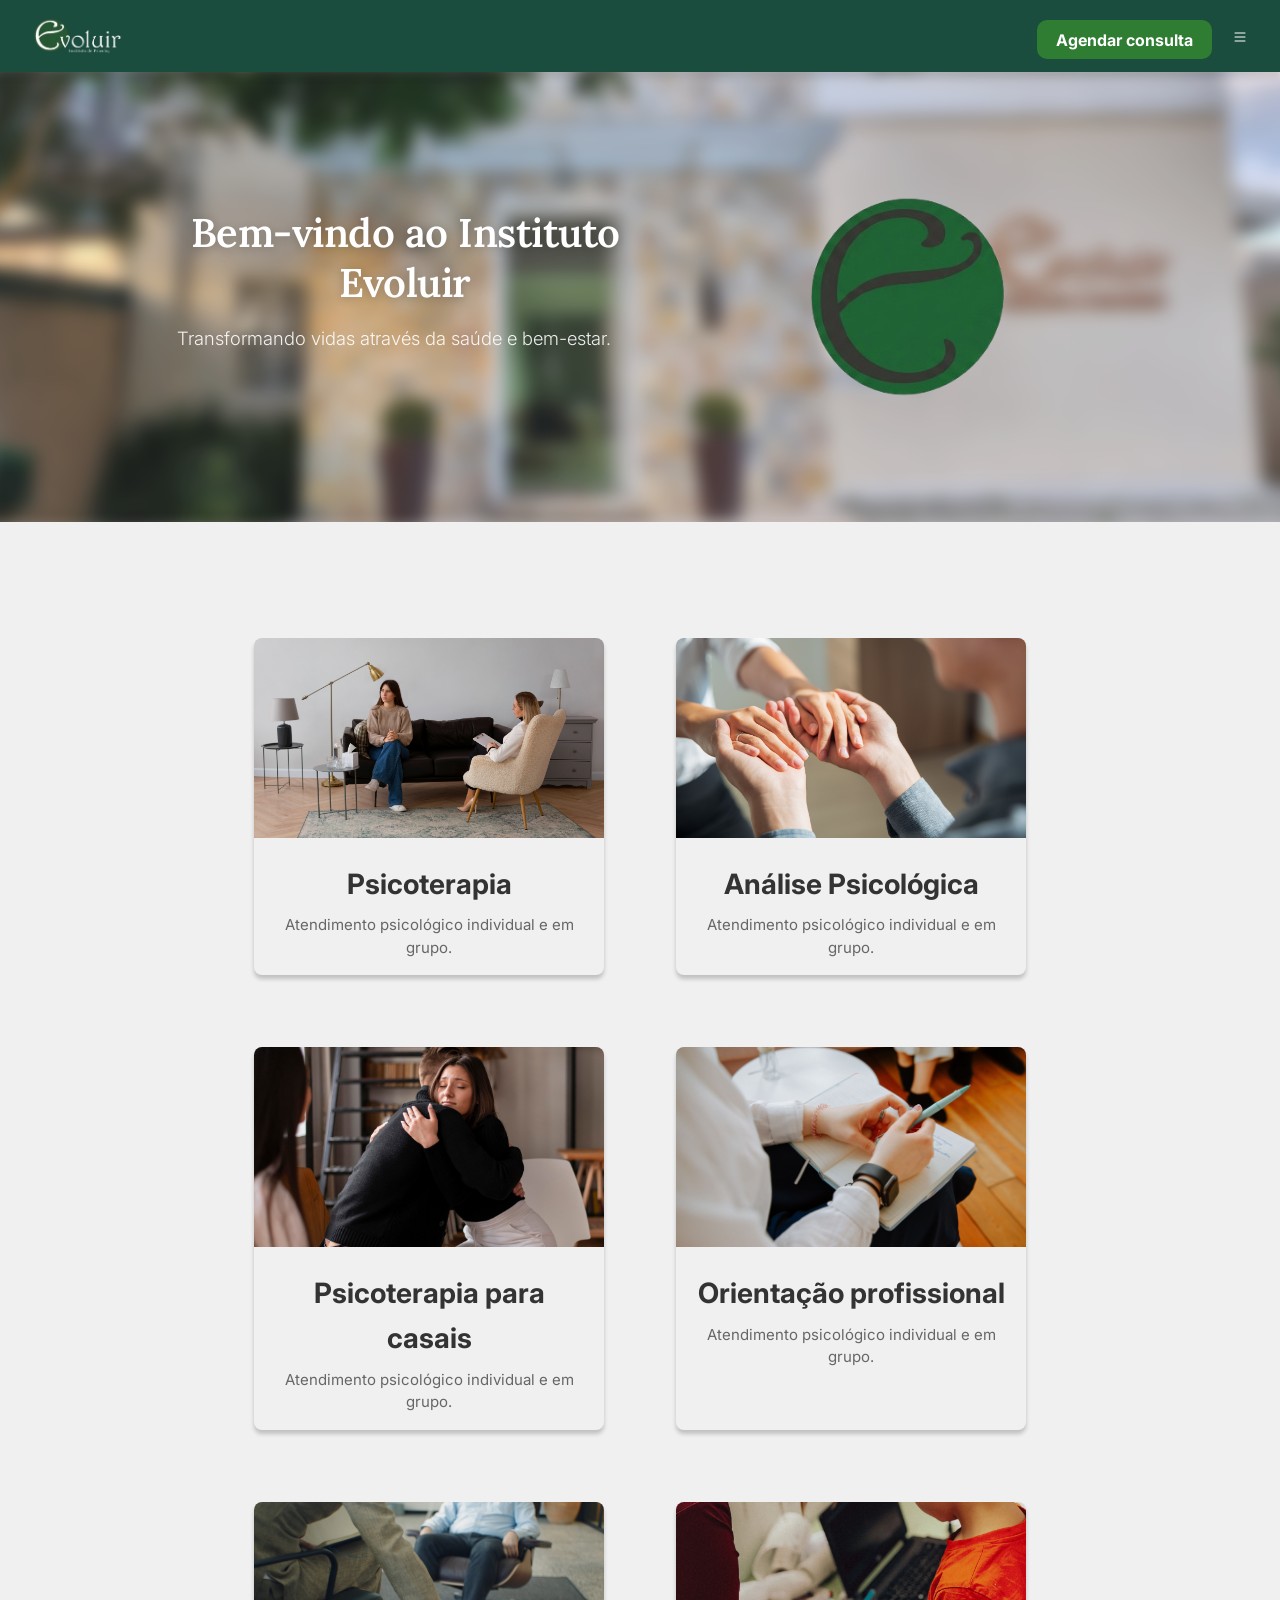
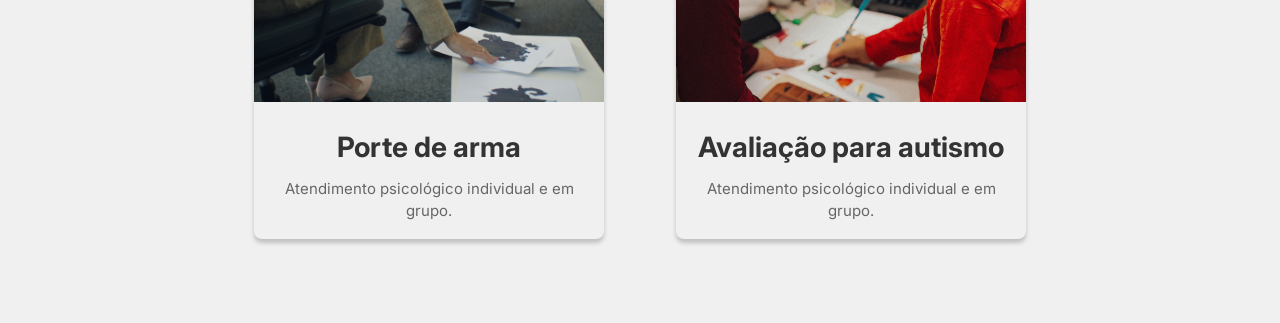
==== Site.html @ 40c93f5c "assets created, hero adjusted" ====
<!DOCTYPE html>
<html lang="en">
<meta name="viewport" content="width=device-width, initial-scale=1.0">
<head>
    <meta charset="UTF-8">
    <title>"Clinica Evoluir"</title>
    <link rel="stylesheet" href="Site.css">
</head>
<body class="body">
    <header class="header">
        <div class="logo-nome">
            <img src="assets/logo-menu.png" alt="Logo da clínica" class="logo-img">
        </div>
        <div class="header-actions">
            <a href="#contato" class="agendar-button">Agendar consulta</a>
            <button class="menu-button" aria-label="Menu">
                <svg xmlns="http://www.w3.org/2000/svg" width="16" height="16" fill="currentColor" class="bi bi-list" viewBox="0 0 16 16">
                <path fill-rule="evenodd" d="M2.5 12a.5.5 0 0 1 .5-.5h10a.5.5 0 0 1 0 1H3a.5.5 0 0 1-.5-.5m0-4a.5.5 0 0 1 .5-.5h10a.5.5 0 0 1 0 1H3a.5.5 0 0 1-.5-.5m0-4a.5.5 0 0 1 .5-.5h10a.5.5 0 0 1 0 1H3a.5.5 0 0 1-.5-.5"/>
            </svg>
            </button>
        </div>
    </header>


    <main>
        <section class="hero">
            <div class="hero-overlay"></div>
            <div class="hero-content">
                <div class="hero-text">
                    <h1>Bem-vindo ao Instituto Evoluir</h1>
                    <p>Transformando vidas através da saúde e bem-estar.</p>
                </div>
                <div class="hero-image">
                    <img src="assets/logo.png" alt="Imagem da logo-clinica">
                </div>
            </div>
        </section>
        <section class="services">
   
            <div class="card-serv">
                <div class="card">
                    <img src="assets/terapia.jpg" alt="Psicoterapia">
                    <div class="card-content">
                        <h2>Psicoterapia</h2>
                        <p>Atendimento psicológico individual e em grupo.</p>
                    </div>
                </div>
                <div class="card">
                    <img src="assets/analise.jpg" alt="Análise Psicológica">
                    <div class="card-content">
                        <h2>Análise Psicológica</h2>
                        <p>Atendimento psicológico individual e em grupo.</p>
                    </div>
                </div>
                <div class="card">
                    <img src="assets/casal.jpg" alt="Psicoterapia para casais">
                    <div class="card-content">
                        <h2>Psicoterapia para casais</h2>
                        <p>Atendimento psicológico individual e em grupo.</p>
                    </div>
                </div>
                <div class="card">
                    <img src="assets/profissao.jpg" alt="Orientação profissional">
                    <div class="card-content">
                        <h2>Orientação profissional</h2>
                        <p>Atendimento psicológico individual e em grupo.</p>
                    </div>
                </div>
                <div class="card">
                    <img src="assets/porte.jpg" alt="Porte de arma">
                    <div class="card-content">
                        <h2>Porte de arma</h2>
                        <p>Atendimento psicológico individual e em grupo.</p>
                    </div>
                </div>
                <div class="card">
                    <img src="assets/autismo.jpg" alt="Avaliação para autismo">
                    <div class="card-content">
                        <h2>Avaliação para autismo</h2>
                        <p>Atendimento psicológico individual e em grupo.</p>
                    </div>
                </div>
            </div>
            

        </section>  
        <section class="profissionals">

        </section>
        <section class="aboutUs">

        </section>
        <section class="instalaions">

        </section>
        <section class="location">  

        </section>  
        <section class="contact" id="contato">

        </section>



    </main>
</body>



</html>
---- Site.css ----
@import url('https://fonts.googleapis.com/css2?family=Inter:wght@300;400;600&family=Lora:wght@500;600&display=swap');
* {
  margin: 0;
  padding: 0;
  box-sizing: border-box;
}

.header {
  background-color: #1b4d3e;
  color: #fff;
  box-shadow: 0 6px 6px rgba(0, 0, 0, 0.1);
  display: flex;
  justify-content: space-between;
  align-items: center;
  padding: 1rem 2rem;
  position: sticky;
  top: 0;
  z-index: 100;
  font-weight: bold;
}
.logo-nome {
  display: flex;
  align-items: center;
}
.logo-img {
  height: 40px; /* Altura ideal para cabeçalhos (ajuste entre 35px e 50px se precisar) */
  width: auto;  /* Mantém a proporção original da imagem sem achatar */
  object-fit: contain;
}
    
.agendar-button {
  background-color: #2e7d32;
  color: white;
  padding: 0.6rem 1.2rem;
  text-decoration: none;
  border-radius: 10px;
  font-weight: bold;
}

.menu-button {
  background: none;
  border: none;
  color: white;
  font-size: 1.8rem;
  cursor: pointer;
  margin-left: 1rem;
}
.body {
  font-family: 'Inter', sans-serif;
  line-height: 1.6;
  color: #333;
}

.hero {
  position: relative;
  min-height: 50vh;
  display: flex;
  align-items: center;
  justify-content: center;
  overflow: hidden;
  color: white;
  isolation: isolate;
}

.hero::before {
  content: "";
  position: absolute;
  top: 0;
  left: 0;
  width: 100%;
  height: 100%;
  background-image:url('assets/clinica.jpeg');
  background-size: cover;
  background-position: center;
  opacity: 0.9;
  filter: blur(8px);
  transform: scale(1.05);
  z-index: -1;
}

/* 1. ESTILOS DE COMPUTADOR (Fora do @media) */
.hero-content {
  display: flex;
  flex-direction: row; /* Fica lado a lado por padrão */
  justify-content: space-between;
  align-items: center;
  width: 100%;
  max-width: 1100px;
  padding: 0 2rem;
  z-index: 1;
}

.hero-text {
  flex: 1;
  margin-left: 2rem;
  text-align: center; 
}

.hero-text h1 {
  font-family: 'Lora', serif;
  font-size: 2.5rem;
  font-weight: 600;
  line-height: 1.25;
  letter-spacing: -0.5px;
  color: #ffffff;
  margin-bottom: 1rem;
  text-shadow: 0 2px 10px rgba(0, 0, 0, 0.2); /* Suaviza a leitura sobre a imagem */
}

.hero-text p {
  font-family: 'Inter', sans-serif;
  font-size: 1.15rem;
  font-weight: 300;
  line-height: 1.6;
  color: rgba(255, 255, 255, 0.9); /* Branco ligeiramente suave */
  max-width: 480px;
  margin-bottom: 2rem;
}

.hero-image {
  flex: 1;
  display: flex;
  justify-content: flex-end;
}

.hero-image img {
  max-width: 100%;
  width: 100%;
  height: auto;
}

/* 2. ESTILOS DE CELULAR (Apenas o que muda em telas pequenas) */
@media (max-width: 768px) {
  .hero-content {
    flex-direction: column-reverse; /* Empilha no celular: logo acima do texto */
    text-align: center;
  }

  .hero-text {
    margin-left: 0;
    margin-bottom: 10rem;
  }

  .hero-image {
    justify-content: center;
    margin-bottom: 1.5rem;
  }
}
.services {
  padding: 4rem 2rem;
  background-color: #f0f0f0;
  text-align:center;
}
.card-serv {
    display: flex;
    justify-content: center;
    flex-wrap: wrap;
    gap: 2em;
    margin-top: 2em;    
}

.card {
    background-color: #f0f0f0;
    width: 350px;
    border-radius: 8px;
    overflow: hidden;
    box-shadow: 0 4px 4px rgba(0, 0, 0, 0.2);
    margin: 20px;

}

.card img {
    width: 100%;
    height: 200px;
    object-fit: cover;
}

.card-content {
    padding: 1rem;
}

.card-content h2 {
    font-size: 28px;
    margin-bottom: 8px;
}

.card-content p {
    font-size: 15px;
    color: #666;
    line-height: 1.5;
}
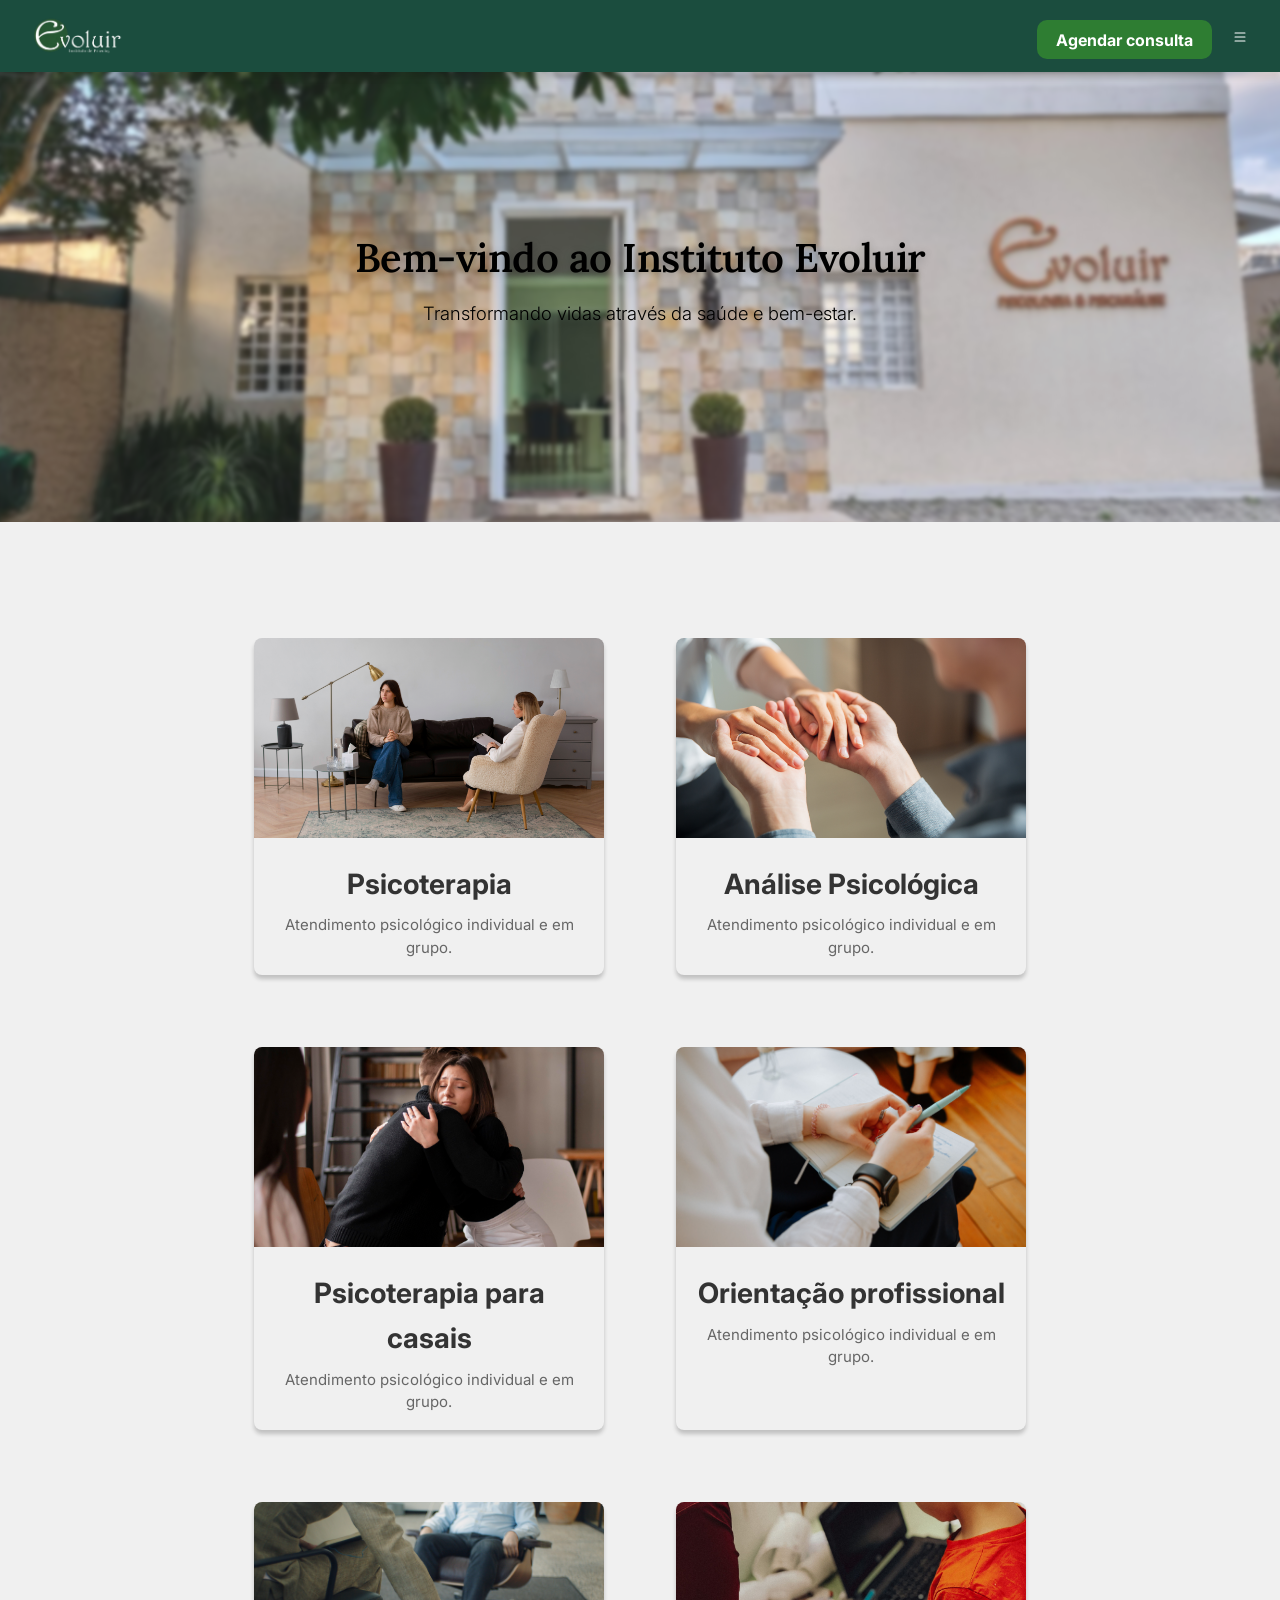
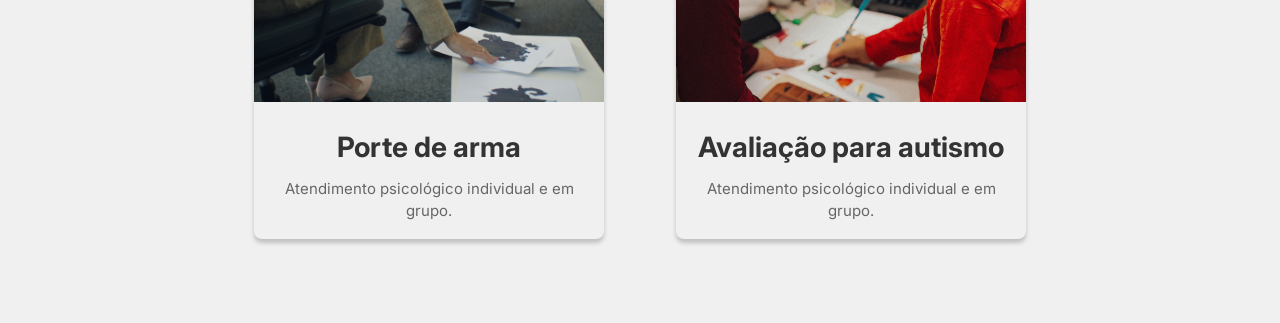
==== commit 5f24bbf3: "fixing the text alignment and color in the hero section for better readability and visual appeal." ====
--- a/Site.html
+++ b/Site.html
@@ -30,9 +30,9 @@
                     <h1>Bem-vindo ao Instituto Evoluir</h1>
                     <p>Transformando vidas através da saúde e bem-estar.</p>
                 </div>
-                <div class="hero-image">
+                <!--<div class="hero-image">
                     <img src="assets/logo.png" alt="Imagem da logo-clinica">
-                </div>
+                </div>-->
             </div>
         </section>
         <section class="services">
--- a/Site.css
+++ b/Site.css
@@ -72,8 +72,8 @@
   background-image:url('assets/clinica.jpeg');
   background-size: cover;
   background-position: center;
+  filter: blur(2px);
   opacity: 0.9;
-  filter: blur(8px);
   transform: scale(1.05);
   z-index: -1;
 }
@@ -92,7 +92,6 @@
 
 .hero-text {
   flex: 1;
-  margin-left: 2rem;
   text-align: center; 
 }
 
@@ -102,19 +101,23 @@
   font-weight: 600;
   line-height: 1.25;
   letter-spacing: -0.5px;
-  color: #ffffff;
+  color: black;
   margin-bottom: 1rem;
   text-shadow: 0 2px 10px rgba(0, 0, 0, 0.2); /* Suaviza a leitura sobre a imagem */
 }
 
 .hero-text p {
   font-family: 'Inter', sans-serif;
+  margin-left: auto;
+  margin-right: auto;
+  margin-top: 1rem;
   font-size: 1.15rem;
   font-weight: 300;
   line-height: 1.6;
-  color: rgba(255, 255, 255, 0.9); /* Branco ligeiramente suave */
+  color: black; /* Texto preto para melhor contraste */
   max-width: 480px;
   margin-bottom: 2rem;
+  text-align: center; /* Centraliza o texto para melhor leitura */
 }
 
 .hero-image {
@@ -138,7 +141,6 @@
 
   .hero-text {
     margin-left: 0;
-    margin-bottom: 10rem;
   }
 
   .hero-image {
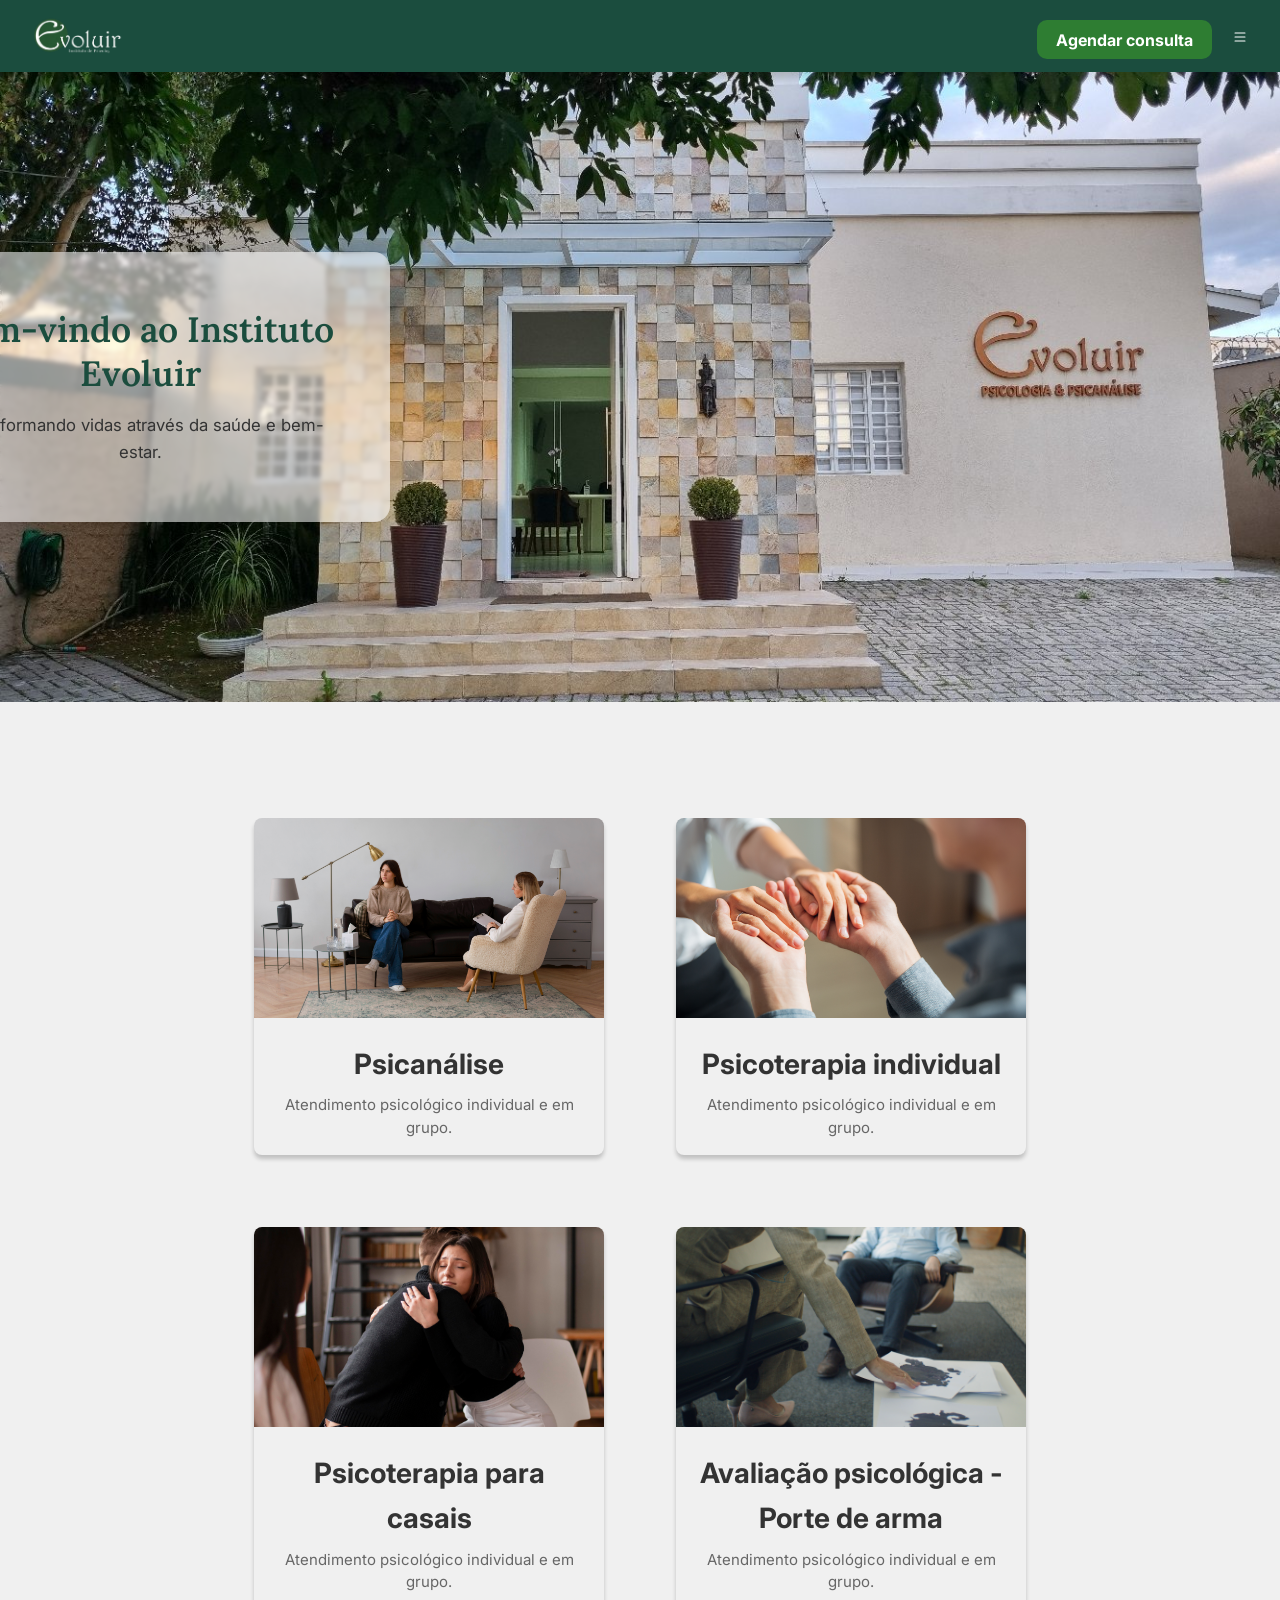
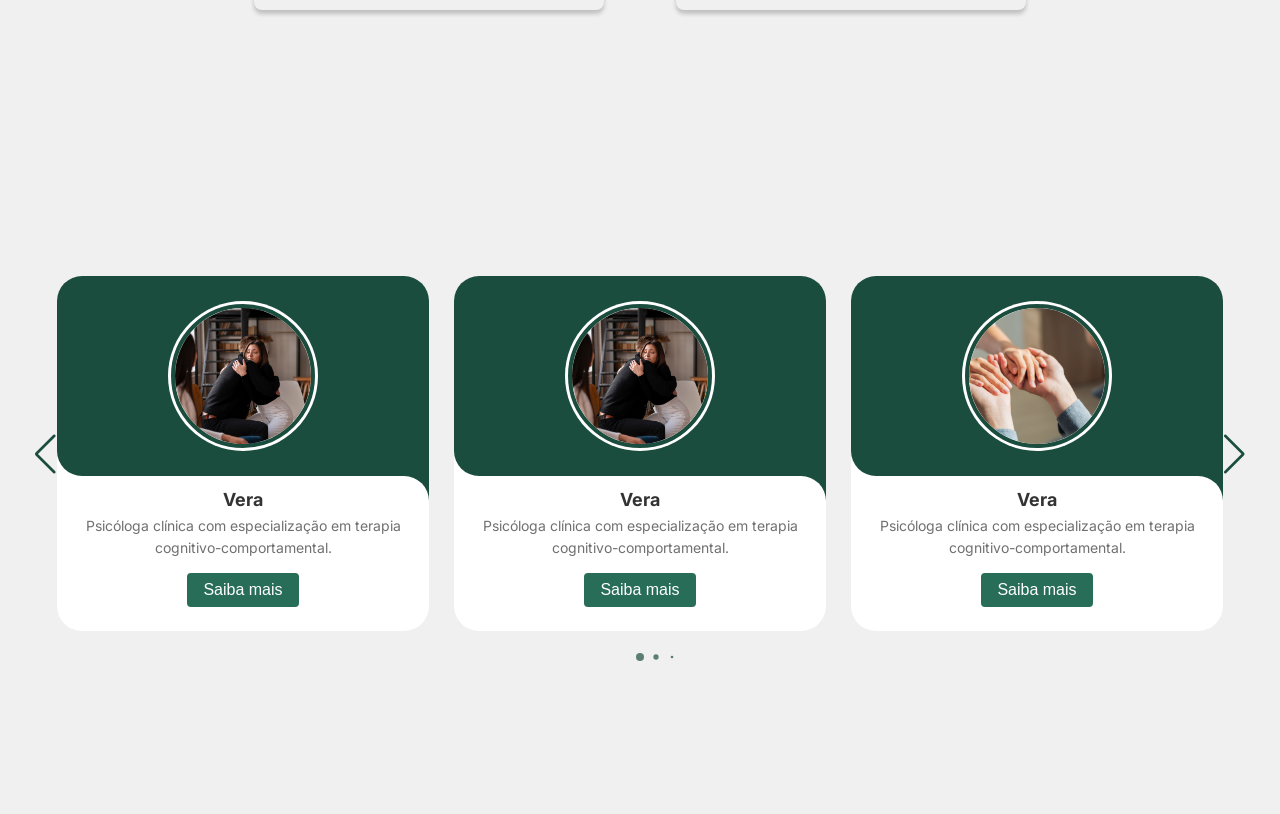
==== commit 10a89efb: ""profissionais" session created with Swiper.js library, including navigation buttons and responsive " ====
--- a/Site.html
+++ b/Site.html
@@ -4,6 +4,10 @@
 <head>
     <meta charset="UTF-8">
     <title>"Clinica Evoluir"</title>
+    <!-- Link Swiper's CSS -->
+
+    <link rel="stylesheet" href="swiper-bundle.min.css">
+
     <link rel="stylesheet" href="Site.css">
 </head>
 <body class="body">
@@ -32,7 +36,7 @@
                 </div>
                 <!--<div class="hero-image">
                     <img src="assets/logo.png" alt="Imagem da logo-clinica">
-                </div>-->
+                </div>-->   
             </div>
         </section>
         <section class="services">
@@ -41,14 +45,14 @@
                 <div class="card">
                     <img src="assets/terapia.jpg" alt="Psicoterapia">
                     <div class="card-content">
-                        <h2>Psicoterapia</h2>
+                        <h2>Psicanálise</h2>
                         <p>Atendimento psicológico individual e em grupo.</p>
                     </div>
                 </div>
                 <div class="card">
                     <img src="assets/analise.jpg" alt="Análise Psicológica">
                     <div class="card-content">
-                        <h2>Análise Psicológica</h2>
+                        <h2>Psicoterapia individual</h2>
                         <p>Atendimento psicológico individual e em grupo.</p>
                     </div>
                 </div>
@@ -60,23 +64,9 @@
                     </div>
                 </div>
                 <div class="card">
-                    <img src="assets/profissao.jpg" alt="Orientação profissional">
-                    <div class="card-content">
-                        <h2>Orientação profissional</h2>
-                        <p>Atendimento psicológico individual e em grupo.</p>
-                    </div>
-                </div>
-                <div class="card">
                     <img src="assets/porte.jpg" alt="Porte de arma">
                     <div class="card-content">
-                        <h2>Porte de arma</h2>
-                        <p>Atendimento psicológico individual e em grupo.</p>
-                    </div>
-                </div>
-                <div class="card">
-                    <img src="assets/autismo.jpg" alt="Avaliação para autismo">
-                    <div class="card-content">
-                        <h2>Avaliação para autismo</h2>
+                        <h2>Avaliação psicológica - Porte de arma</h2>
                         <p>Atendimento psicológico individual e em grupo.</p>
                     </div>
                 </div>
@@ -85,7 +75,114 @@
 
         </section>  
         <section class="profissionals">
-
+            <!-- O container principal recebe a classe 'swiper' -->
+            <div class="slider-container swiper">
+                
+                <!-- O container dos slides PRECISA da classe 'swiper-wrapper' -->
+                <div class="swiper-wrapper">
+                    
+                    <!-- Cada item do slider PRECISA da classe 'swiper-slide' -->
+                    <div class="card-profissional swiper-slide">
+                        <div class="image-content">
+                            <span class="overlay"></span>
+                            <div class="card-image">
+                                <img src="assets/casal.jpg" alt="Psicóloga Vera" class="card-img">
+                            </div>
+                        </div>
+
+                        <div class="card-profissional-content">
+                            <h2 class="name">Vera</h2>
+                            <p class="description">Psicóloga clínica com especialização em terapia cognitivo-comportamental.</p>    
+                            <button class="button-profissional">Saiba mais</button>
+                        </div>
+                    </div>
+
+                    <div class="card-profissional swiper-slide">
+                        <div class="image-content">
+                            <span class="overlay"></span>
+                            <div class="card-image">
+                                <img src="assets/analise.jpg" alt="Psicóloga Vera" class="card-img">
+                            </div>
+                        </div>
+
+                        <div class="card-profissional-content">
+                            <h2 class="name">Vera</h2>
+                            <p class="description">Psicóloga clínica com especialização em terapia cognitivo-comportamental.</p>    
+                            <button class="button-profissional">Saiba mais</button>
+                        </div>
+                    </div>
+
+                    <div class="card-profissional swiper-slide">
+                        <div class="image-content">
+                            <span class="overlay"></span>
+                            <div class="card-image">
+                                <img src="assets/autismo.jpg" alt="Psicóloga Vera" class="card-img">
+                            </div>
+                        </div>
+
+                        <div class="card-profissional-content">
+                            <h2 class="name">Vera</h2>
+                            <p class="description">Psicóloga clínica com especialização em terapia cognitivo-comportamental.</p>    
+                            <button class="button-profissional">Saiba mais</button>
+                        </div>
+                    </div>
+
+                    <div class="card-profissional swiper-slide">
+                        <div class="image-content">
+                            <span class="overlay"></span>
+                            <div class="card-image">
+                                <img src="assets/profissao.jpg" alt="Psicóloga Vera" class="card-img">
+                            </div>
+                        </div>
+
+                        <div class="card-profissional-content">
+                            <h2 class="name">Vera</h2>
+                            <p class="description">Psicóloga clínica com especialização em terapia cognitivo-comportamental.</p>    
+                            <button class="button-profissional">Saiba mais</button>
+                        </div>
+                    </div>
+
+                    <div class="card-profissional swiper-slide">
+                        <div class="image-content">
+                            <span class="overlay"></span>
+                            <div class="card-image">
+                                <img src="assets/casal.jpg" alt="Psicóloga Vera" class="card-img">
+                            </div>
+                        </div>
+
+                        <div class="card-profissional-content">
+                            <h2 class="name">Vera</h2>
+                            <p class="description">Psicóloga clínica com especialização em terapia cognitivo-comportamental.</p>    
+                            <button class="button-profissional">Saiba mais</button>
+                        </div>
+                    </div>
+
+                    <div class="card-profissional swiper-slide">
+                        <div class="image-content">
+                            <span class="overlay"></span>
+                            <div class="card-image">
+                                <img src="assets/casal.jpg" alt="Psicóloga Vera" class="card-img">
+                            </div>
+                        </div>
+
+                        <div class="card-profissional-content">
+                            <h2 class="name">Vera</h2>
+                            <p class="description">Psicóloga clínica com especialização em terapia cognitivo-comportamental.</p>    
+                            <button class="button-profissional">Saiba mais</button>
+                        </div>
+                    </div>
+
+                    
+
+                    <!-- Adicione os outros cards aqui, todos com a classe swiper-slide -->
+
+                </div>
+
+                <!-- Botões e Paginação DENTRO do container .swiper -->
+                <div class="swiper-button-next swiper-navBtn"></div>
+                <div class="swiper-button-prev swiper-navBtn"></div>
+                <div class="swiper-pagination"></div>
+            </div>
         </section>
         <section class="aboutUs">
 
@@ -105,6 +202,9 @@
     </main>
 </body>
 
+<!-- Swiper JS -->
+    <script src="swiper-bundle.min.js"></script>
+    <script src="scripts.js"></script>
 
 
 </html>
--- a/Site.css
+++ b/Site.css
@@ -49,11 +49,12 @@
   font-family: 'Inter', sans-serif;
   line-height: 1.6;
   color: #333;
+    
 }
 
 .hero {
   position: relative;
-  min-height: 50vh;
+  min-height: 70vh;
   display: flex;
   align-items: center;
   justify-content: center;
@@ -72,9 +73,6 @@
   background-image:url('assets/clinica.jpeg');
   background-size: cover;
   background-position: center;
-  filter: blur(2px);
-  opacity: 0.9;
-  transform: scale(1.05);
   z-index: -1;
 }
 
@@ -86,38 +84,42 @@
   align-items: center;
   width: 100%;
   max-width: 1100px;
-  padding: 0 2rem;
+  padding-left: 0;
+  margin-left: -400px;
   z-index: 1;
 }
 
 .hero-text {
   flex: 1;
-  text-align: center; 
+  max-width: 500px; /* Limita a largura da caixa para não ocupar a tela toda */
+  background: rgba(255, 255, 255, 0.55); /* Branco com 60% de opacidade */
+  backdrop-filter: blur(2px); /* Suaviza sutilmente a imagem exatamente atrás do card */
+  padding: 3.5rem;
+  border-radius: 16px;
+  box-shadow: 0 10px 30px rgba(0, 0, 0, 0.12); /* Sombra leve para dar profundidade */
+ 
+  
+  text-align: center;
+  display: flex;
+  flex-direction: column;
+  align-items: center;
 }
 
 .hero-text h1 {
   font-family: 'Lora', serif;
-  font-size: 2.5rem;
+  font-size: 2.2rem;
   font-weight: 600;
   line-height: 1.25;
-  letter-spacing: -0.5px;
-  color: black;
+  color: #1b4d3e; /* Verde institucional da clínica */
   margin-bottom: 1rem;
-  text-shadow: 0 2px 10px rgba(0, 0, 0, 0.2); /* Suaviza a leitura sobre a imagem */
-}
-
+}
 .hero-text p {
   font-family: 'Inter', sans-serif;
-  margin-left: auto;
-  margin-right: auto;
-  margin-top: 1rem;
-  font-size: 1.15rem;
-  font-weight: 300;
+  font-size: 1.05rem;
+  font-weight: 400;
   line-height: 1.6;
-  color: black; /* Texto preto para melhor contraste */
-  max-width: 480px;
-  margin-bottom: 2rem;
-  text-align: center; /* Centraliza o texto para melhor leitura */
+  color: #333333; /* Texto escuro para perfeita leitura */
+  margin-bottom: 0;
 }
 
 .hero-image {
@@ -190,4 +192,158 @@
     font-size: 15px;
     color: #666;
     line-height: 1.5;
+}
+
+.profissionals {
+  padding: 4rem 2rem;
+  background-color: #f0f0f0;
+  text-align:center;
+  min-height: 80vh;
+  display: flex;
+  align-items: center;
+  justify-content: center;
+}
+
+.slider-container{
+  position: relative;
+  max-width: 1500px;
+  width: 100%;
+  padding: 40px 25px;
+
+}
+
+.slider-content{
+  margin: 0 40px;
+  overflow: hidden;
+  border-radius: 25px;
+}
+
+.image-content,
+.card-profissional-content{
+  display: flex;
+  flex-direction: column;
+  align-items: center;
+  padding: 10px 14px;
+}
+
+.image-content{
+  position: relative;
+  row-gap: 5px;
+  padding: 25px 0;
+
+}
+
+.overlay{
+  position: absolute;
+  left: 0;
+  top: 0;
+  width: 100%;
+  height: 100%;
+  background-color: #1b4d3e;
+  border-radius: 25px 25px 0 25px;
+}
+
+.overlay::before,
+.overlay::after{
+  content: '';
+  right: 0;
+  bottom: -40px;
+  width: 40px;
+  height: 40px;
+  position: absolute;
+  background-color: #1b4d3e;
+
+}
+
+.overlay::after{
+  border-radius: 0 25px 0 0;
+  background-color: #fff;
+}
+
+.card-profissional {
+  border-radius: 25px;
+  background-color: #fff;
+}
+
+.card-image{
+  position: relative;
+  height: 150px;
+  width: 150px;
+  border-radius: 50%;
+  background-color: #fff;
+  padding: 3px;
+}
+
+.card-image .card-img{
+  height: 100%; 
+  width: 100%;
+  object-fit: cover; 
+  border-radius: 50%; 
+  border: 4px solid #1b4d3e;
+}
+
+.name{
+  font-size: 18px;
+  font-weight: 500px;
+  color: #333;
+}
+
+.description{
+  font-size: 14px;
+  color: #707070;
+
+}
+
+.button-profissional{
+  border: none;
+  font-size: 16px;
+  color: #fff;
+  padding: 8px 16px;
+  background-color: #286d58;
+  border-radius: 4px; 
+  margin: 14px;
+  transition: all 0.3s ease; 
+}
+
+.button-profissional:hover{
+  background-color: #2e7d32;
+  cursor: pointer;
+}
+
+.swiper-navBtn{
+  color: #1b4d3e;
+  transition: color 0.3s ease;
+}
+
+.swiper-navBtn::hover{
+  color: #2e7d32;
+}
+
+.swiper-navBtn::before,
+.swiper-navBtn::after{
+  font-size: 40px;
+}
+
+.swiper-button-next{
+  right: 0;
+}
+
+.swiper-button-prev{
+  left: 0;
+}
+
+.swiper-pagination-bullet{
+  background-color: #1b4d3e;
+  opacity: 0.7;
+  transition: all 0.3s ease;
+}
+
+@media screen and (max-width: 768) {
+  .swiper-navBnt{
+    display: none;
+  }
+  .slider-content{
+    margin: 0 10px;
+  }
+  
 }
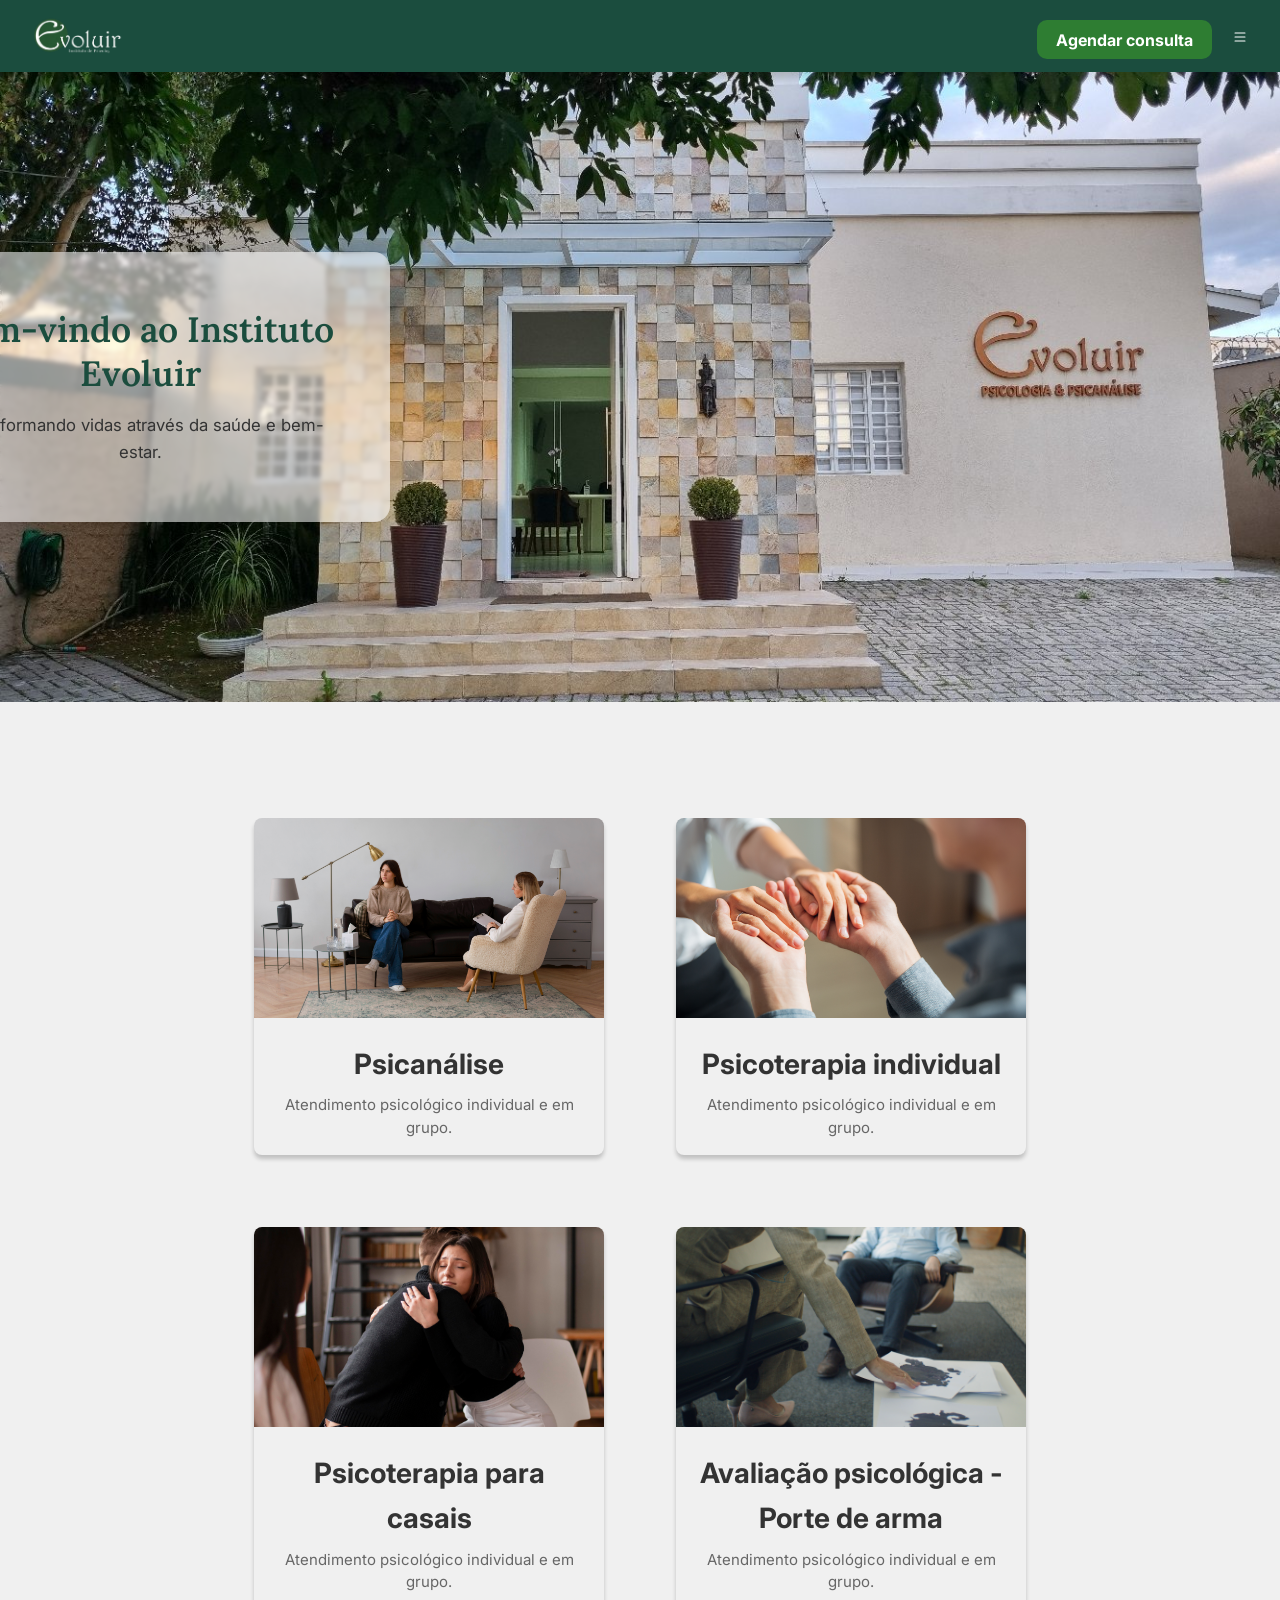
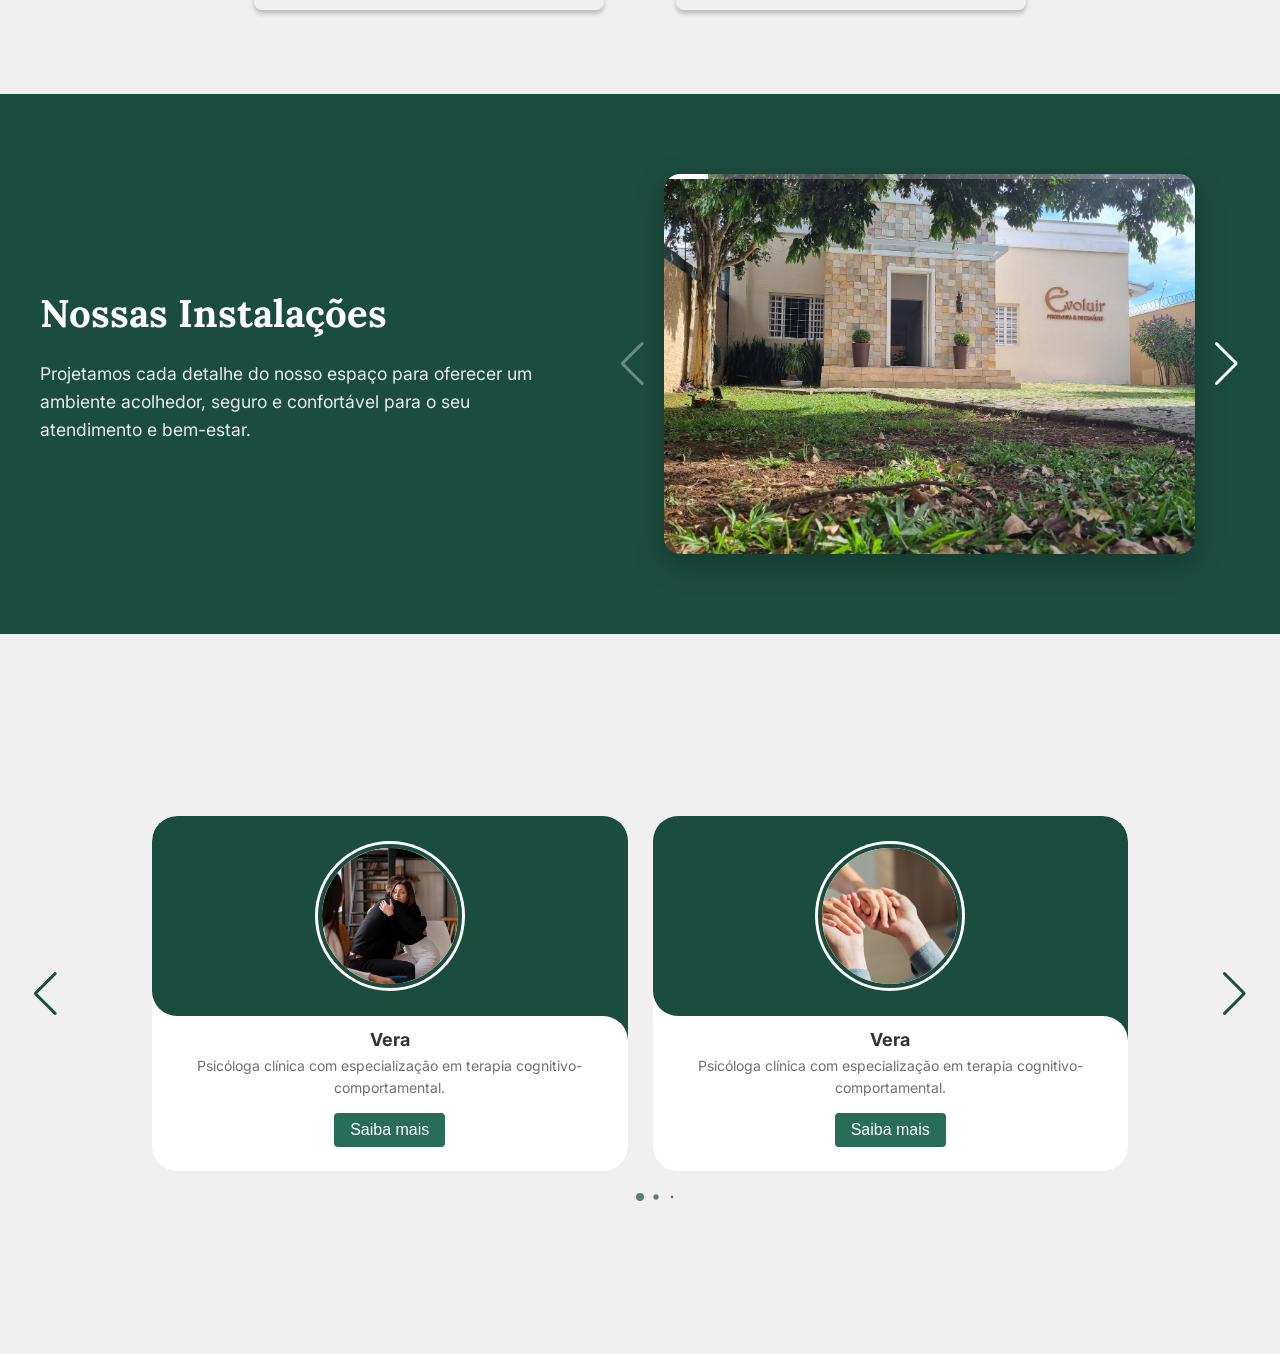
==== commit b8adf518: "Session instalations finished." ====
--- a/Site.html
+++ b/Site.html
@@ -74,122 +74,165 @@
             
 
         </section>  
+
+        <section class="instalaions">
+            <div class="instalaions-wrapper">
+                
+                <!-- Lado Esquerdo: Texto -->
+                <div class="instalaions-text">
+                    <h2>Nossas Instalações</h2>
+                    <p>Projetamos cada detalhe do nosso espaço para oferecer um ambiente acolhedor, seguro e confortável para o seu atendimento e bem-estar.</p>
+                </div>
+
+                <!-- Lado Direito: Carrossel de Fotos Limpas -->
+                <div class="ambientes-container">
+                    <div class="ambientes-slider swiper">
+                        <div class="swiper-wrapper">
+                            
+                            <div class="swiper-slide">
+                                <img src="assets/entrada.jpeg" alt="Recepção da clínica" class="ambiente-img">
+                            </div>
+
+                            <div class="swiper-slide">
+                                <img src="assets/hall.jpeg" alt="Hall de entrada" class="ambiente-img">
+                            </div>
+
+                            <div class="swiper-slide">
+                                <img src="assets/porta.jpeg" alt="Entrada" class="ambiente-img">
+                            </div>
+
+                            <div class="swiper-slide">
+                                <img src="assets/sala1.jpeg" alt="Sala 1" class="ambiente-img">
+                            </div>
+
+                            <div class="swiper-slide">
+                                <img src="assets/porta.jpeg" alt="Sala 2" class="ambiente-img">
+                            </div>
+
+                            <div class="swiper-slide">
+                                <img src="assets/sala3.jpeg" alt="Sala 3" class="ambiente-img">
+                            </div>
+
+                            <div class="swiper-slide">
+                                <img src="assets/sala4.jpeg" alt="Sala 4" class="ambiente-img">
+                            </div>
+
+                            <div class="swiper-slide">
+                                <img src="assets/sofas1.jpeg" alt="Sofas pequenos" class="ambiente-img">
+                            </div>
+
+                            <div class="swiper-slide">
+                                <img src="assets/mesa.jpeg" alt="Mesa convievncia" class="ambiente-img">
+                            </div>
+
+                            <div class="swiper-slide">
+                                <img src="assets/sofas2.jpeg" alt="Sofas grandes" class="ambiente-img">
+                            </div>
+
+                            <div class="swiper-slide">
+                                <img src="assets/plantas.jpeg" alt="Plantas" class="ambiente-img">
+                            </div>
+
+                            <div class="swiper-slide">
+                                <img src="assets/cafe.jpeg" alt="Mesa de café" class="ambiente-img">
+                            </div>  
+                        </div>
+                        <div class="swiper-pagination amb-pagination"></div>
+                    </div>
+
+                    <!-- Botões e Paginação -->
+                    <div class="swiper-button-next amb-next"></div>
+                    <div class="swiper-button-prev amb-prev"></div>
+                    
+                </div>
+
+            </div>
+        </section>
+
         <section class="profissionals">
-            <!-- O container principal recebe a classe 'swiper' -->
-            <div class="slider-container swiper">
-                
-                <!-- O container dos slides PRECISA da classe 'swiper-wrapper' -->
-                <div class="swiper-wrapper">
+            <!-- 1. O container externo guarda o padding e as setas (SEM a classe 'swiper') -->
+            <div class="slider-container">
+
+                <!-- 2. A classe 'swiper' DEVE ficar AQUI (na div com overflow: hidden) -->
+                <div class="slider-content swiper">
                     
-                    <!-- Cada item do slider PRECISA da classe 'swiper-slide' -->
-                    <div class="card-profissional swiper-slide">
-                        <div class="image-content">
-                            <span class="overlay"></span>
-                            <div class="card-image">
-                                <img src="assets/casal.jpg" alt="Psicóloga Vera" class="card-img">
-                            </div>
-                        </div>
-
-                        <div class="card-profissional-content">
-                            <h2 class="name">Vera</h2>
-                            <p class="description">Psicóloga clínica com especialização em terapia cognitivo-comportamental.</p>    
-                            <button class="button-profissional">Saiba mais</button>
-                        </div>
-                    </div>
-
-                    <div class="card-profissional swiper-slide">
-                        <div class="image-content">
-                            <span class="overlay"></span>
-                            <div class="card-image">
-                                <img src="assets/analise.jpg" alt="Psicóloga Vera" class="card-img">
-                            </div>
-                        </div>
-
-                        <div class="card-profissional-content">
-                            <h2 class="name">Vera</h2>
-                            <p class="description">Psicóloga clínica com especialização em terapia cognitivo-comportamental.</p>    
-                            <button class="button-profissional">Saiba mais</button>
-                        </div>
-                    </div>
-
-                    <div class="card-profissional swiper-slide">
-                        <div class="image-content">
-                            <span class="overlay"></span>
-                            <div class="card-image">
-                                <img src="assets/autismo.jpg" alt="Psicóloga Vera" class="card-img">
-                            </div>
-                        </div>
-
-                        <div class="card-profissional-content">
-                            <h2 class="name">Vera</h2>
-                            <p class="description">Psicóloga clínica com especialização em terapia cognitivo-comportamental.</p>    
-                            <button class="button-profissional">Saiba mais</button>
-                        </div>
-                    </div>
-
-                    <div class="card-profissional swiper-slide">
-                        <div class="image-content">
-                            <span class="overlay"></span>
-                            <div class="card-image">
-                                <img src="assets/profissao.jpg" alt="Psicóloga Vera" class="card-img">
-                            </div>
-                        </div>
-
-                        <div class="card-profissional-content">
-                            <h2 class="name">Vera</h2>
-                            <p class="description">Psicóloga clínica com especialização em terapia cognitivo-comportamental.</p>    
-                            <button class="button-profissional">Saiba mais</button>
-                        </div>
-                    </div>
-
-                    <div class="card-profissional swiper-slide">
-                        <div class="image-content">
-                            <span class="overlay"></span>
-                            <div class="card-image">
-                                <img src="assets/casal.jpg" alt="Psicóloga Vera" class="card-img">
-                            </div>
-                        </div>
-
-                        <div class="card-profissional-content">
-                            <h2 class="name">Vera</h2>
-                            <p class="description">Psicóloga clínica com especialização em terapia cognitivo-comportamental.</p>    
-                            <button class="button-profissional">Saiba mais</button>
-                        </div>
-                    </div>
-
-                    <div class="card-profissional swiper-slide">
-                        <div class="image-content">
-                            <span class="overlay"></span>
-                            <div class="card-image">
-                                <img src="assets/casal.jpg" alt="Psicóloga Vera" class="card-img">
-                            </div>
-                        </div>
-
-                        <div class="card-profissional-content">
-                            <h2 class="name">Vera</h2>
-                            <p class="description">Psicóloga clínica com especialização em terapia cognitivo-comportamental.</p>    
-                            <button class="button-profissional">Saiba mais</button>
-                        </div>
-                    </div>
-
+                    <!-- 3. O container interno dos slides -->
+                    <div class="swiper-wrapper">
+                        
+                        <!-- Card 1 -->
+                        <div class="card-profissional swiper-slide">
+                            <div class="image-content">
+                                <span class="overlay"></span>
+                                <div class="card-image">
+                                    <img src="assets/casal.jpg" alt="Psicóloga Vera" class="card-img">
+                                </div>
+                            </div>
+                            <div class="card-profissional-content">
+                                <h2 class="name">Vera</h2>
+                                <p class="description">Psicóloga clínica com especialização em terapia cognitivo-comportamental.</p>    
+                                <button class="button-profissional">Saiba mais</button>
+                            </div>
+                        </div>
+
+                        <!-- Card 2 -->
+                        <div class="card-profissional swiper-slide">
+                            <div class="image-content">
+                                <span class="overlay"></span>
+                                <div class="card-image">
+                                    <img src="assets/analise.jpg" alt="Psicóloga Vera" class="card-img">
+                                </div>
+                            </div>
+                            <div class="card-profissional-content">
+                                <h2 class="name">Vera</h2>
+                                <p class="description">Psicóloga clínica com especialização em terapia cognitivo-comportamental.</p>    
+                                <button class="button-profissional">Saiba mais</button>
+                            </div>
+                        </div>
+
+                        <!-- Card 3 -->
+                        <div class="card-profissional swiper-slide">
+                            <div class="image-content">
+                                <span class="overlay"></span>
+                                <div class="card-image">
+                                    <img src="assets/autismo.jpg" alt="Psicóloga Vera" class="card-img">
+                                </div>
+                            </div>
+                            <div class="card-profissional-content">
+                                <h2 class="name">Vera</h2>
+                                <p class="description">Psicóloga clínica com especialização em terapia cognitivo-comportamental.</p>    
+                                <button class="button-profissional">Saiba mais</button>
+                            </div>
+                        </div>
+
+                        <!-- Card 4 -->
+                        <div class="card-profissional swiper-slide">
+                            <div class="image-content">
+                                <span class="overlay"></span>
+                                <div class="card-image">
+                                    <img src="assets/profissao.jpg" alt="Psicóloga Vera" class="card-img">
+                                </div>
+                            </div>
+                            <div class="card-profissional-content">
+                                <h2 class="name">Vera</h2>
+                                <p class="description">Psicóloga clínica com especialização em terapia cognitivo-comportamental.</p>    
+                                <button class="button-profissional">Saiba mais</button>
+                            </div>
+                        </div>
+
+                    </div> <!-- Fecha .swiper-wrapper -->
+                </div> <!-- Fecha .slider-content .swiper -->
                     
-
-                    <!-- Adicione os outros cards aqui, todos com a classe swiper-slide -->
-
-                </div>
-
-                <!-- Botões e Paginação DENTRO do container .swiper -->
-                <div class="swiper-button-next swiper-navBtn"></div>
-                <div class="swiper-button-prev swiper-navBtn"></div>
-                <div class="swiper-pagination"></div>
-            </div>
+                <!-- 4. Botões e Paginação DENTRO de .slider-container, mas FORA de .slider-content -->
+                <div class="swiper-button-next prof-next"></div>
+                <div class="swiper-button-prev prof-prev"></div>
+                <div class="swiper-pagination prof-pagination"></div>
+
+            </div> <!-- Fecha .slider-container -->
         </section>
         <section class="aboutUs">
 
         </section>
-        <section class="instalaions">
-
-        </section>
+        
         <section class="location">  
 
         </section>  
--- a/Site.css
+++ b/Site.css
@@ -208,7 +208,7 @@
   position: relative;
   max-width: 1500px;
   width: 100%;
-  padding: 40px 25px;
+  padding: 40px 80px;
 
 }
 
@@ -310,17 +310,19 @@
   cursor: pointer;
 }
 
-.swiper-navBtn{
+.swiper-button-next,
+.swiper-button-prev{
   color: #1b4d3e;
   transition: color 0.3s ease;
 }
 
-.swiper-navBtn::hover{
+.prof-next:hover,
+.prof-prev:hover{
   color: #2e7d32;
 }
 
-.swiper-navBtn::before,
-.swiper-navBtn::after{
+.swiper-button-next::before,
+.swiper-button-prev::before{
   font-size: 40px;
 }
 
@@ -338,12 +340,114 @@
   transition: all 0.3s ease;
 }
 
-@media screen and (max-width: 768) {
-  .swiper-navBnt{
+@media screen and (max-width: 768px) {
+  .swiper-button-next,
+  .swiper-button-prev {
     display: none;
   }
   .slider-content{
     margin: 0 10px;
   }
   
+}
+
+/* Container Principal com Fundo Verde */
+.instalaions {
+  background-color: #1b4d3e;
+  padding: 5rem 2rem;
+  color: #ffffff;
+}
+
+.instalaions-wrapper {
+  max-width: 1200px;
+  margin: 0 auto;
+  display: flex;
+  align-items: center;
+  gap: 3rem;
+}
+
+/* 1. Lado Esquerdo: Texto */
+.instalaions-text {
+  flex: 1;
+  text-align: left;
+}
+
+.instalaions-text h2 {
+  font-family: 'Lora', serif;
+  font-size: 2.4rem;
+  margin-bottom: 1rem;
+  color: #ffffff;
+}
+
+.instalaions-text p {
+  font-family: 'Inter', sans-serif;
+  font-size: 1.1rem;
+  line-height: 1.6;
+  color: rgba(255, 255, 255, 0.9);
+}
+
+/* Container do Carrossel */
+.ambientes-container {
+  position: relative;
+  flex: 1;
+  width: 100%;
+  padding: 0 45px;
+  min-width: 0;
+}
+
+.ambientes-slider {
+  position: relative;
+  overflow: hidden;
+  border-radius: 16px;
+  box-shadow: 0 10px 30px rgba(0, 0, 0, 0.25); /* Sombra elegante sobre o fundo verde */
+}
+
+/* Estilo direto da Imagem */
+.ambiente-img {
+  width: 100%;
+  height: 380px; /* Aumentada a altura para valorizar a foto da clínica */
+  object-fit: cover;
+  display: block;
+  border-radius: 16px;
+}
+
+/* Setas e Paginação */
+.amb-next, .amb-prev {
+  color: #ffffff;
+  transition: opacity 0.3s ease;
+}
+
+.amb-next:hover, .amb-prev:hover {
+  opacity: 0.7;
+}
+
+.amb-pagination .swiper-pagination-bullet {
+  background-color: #ffffff;
+  opacity: 0.4;
+}
+
+.amb-pagination .swiper-pagination-bullet-active {
+  background-color: #ffffff;
+  opacity: 1;
+}
+
+@media (max-width: 900px) {
+  .ambiente-img {
+    height: 260px; /* Altura reduzida para celulares */
+  }
+}
+
+
+/* 1. Posiciona e estiliza o trilho da barra de progresso */
+.amb-pagination.swiper-pagination-progressbar {
+  
+  height: 5px;
+  background: rgba(255, 255, 255, 0.25); /* Fundo sutil translúcido */
+  border-radius: 16px 16px 0 0;
+  overflow: hidden;
+}
+
+/* 2. Estiliza o preenchimento ativo da barra */
+.amb-pagination .swiper-pagination-progressbar-fill {
+  background-color: #ffffff !important; /* Cor da barra preenchida */
 }
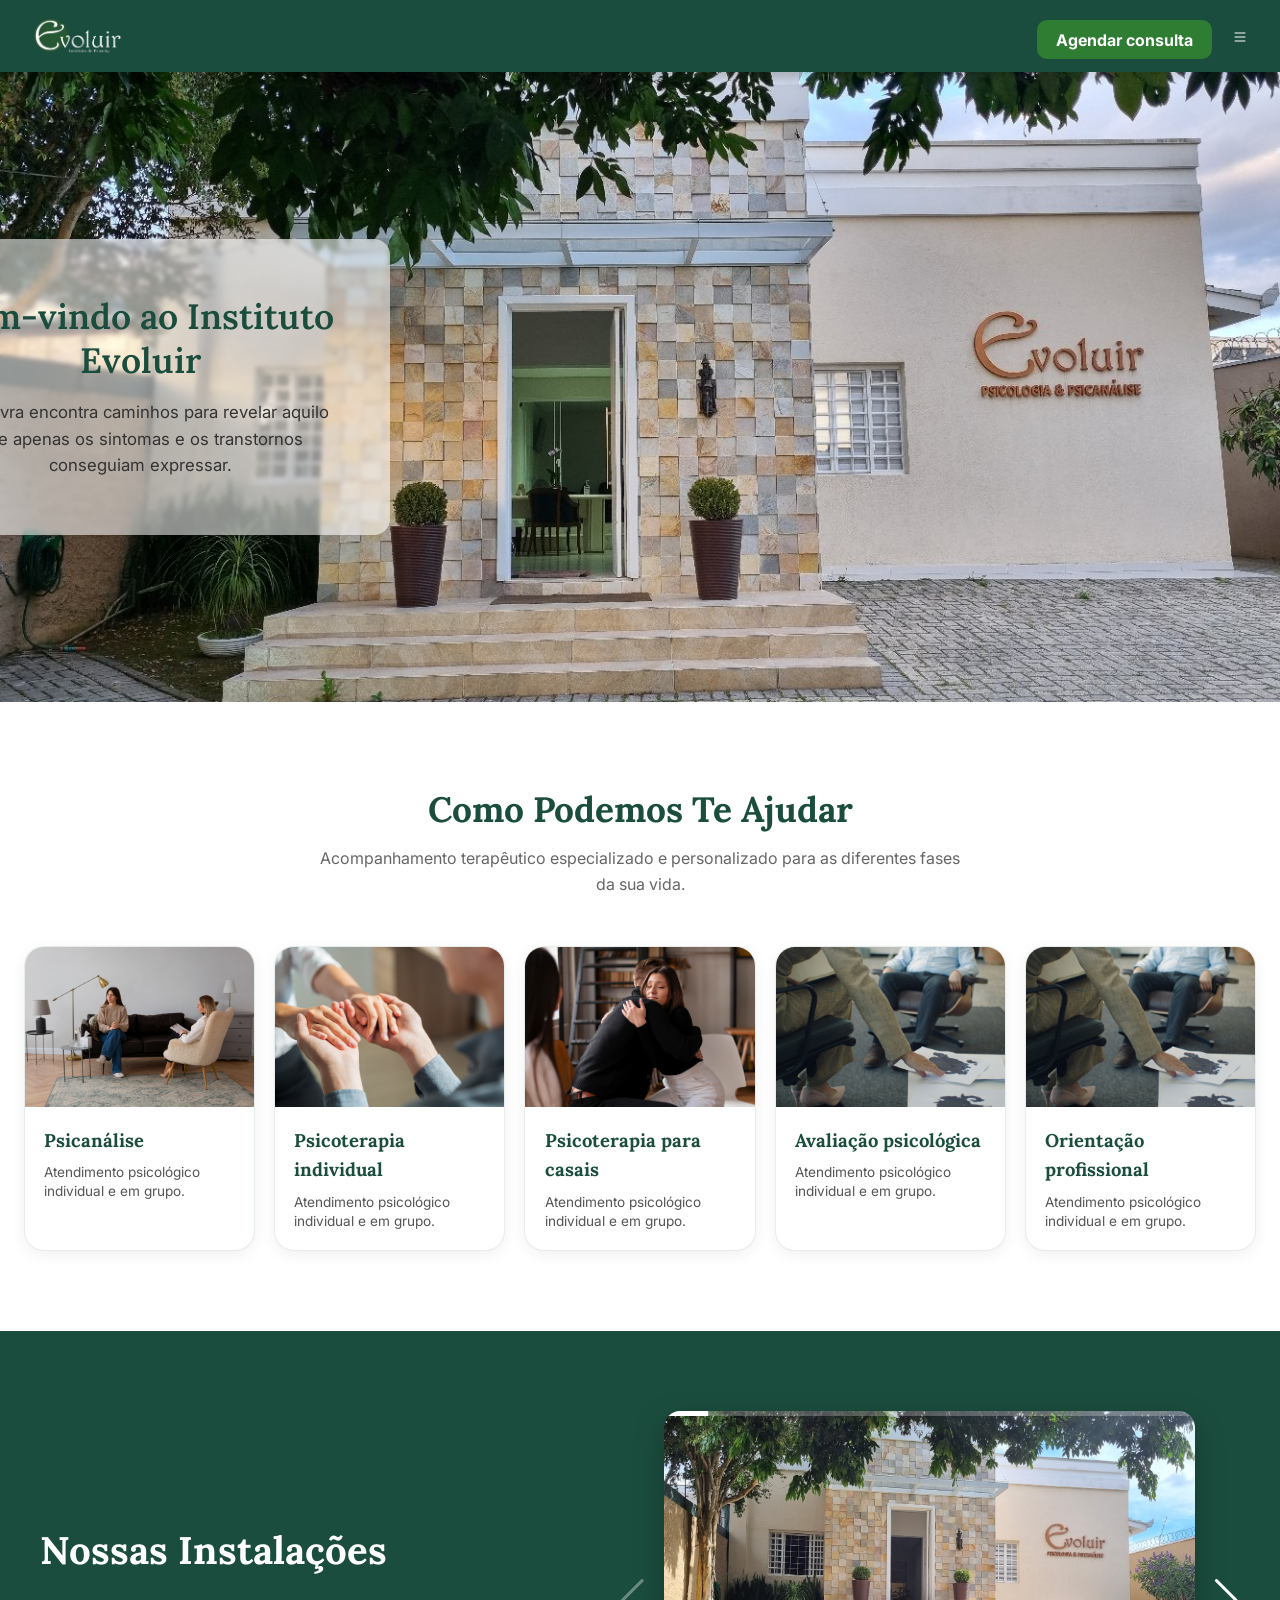
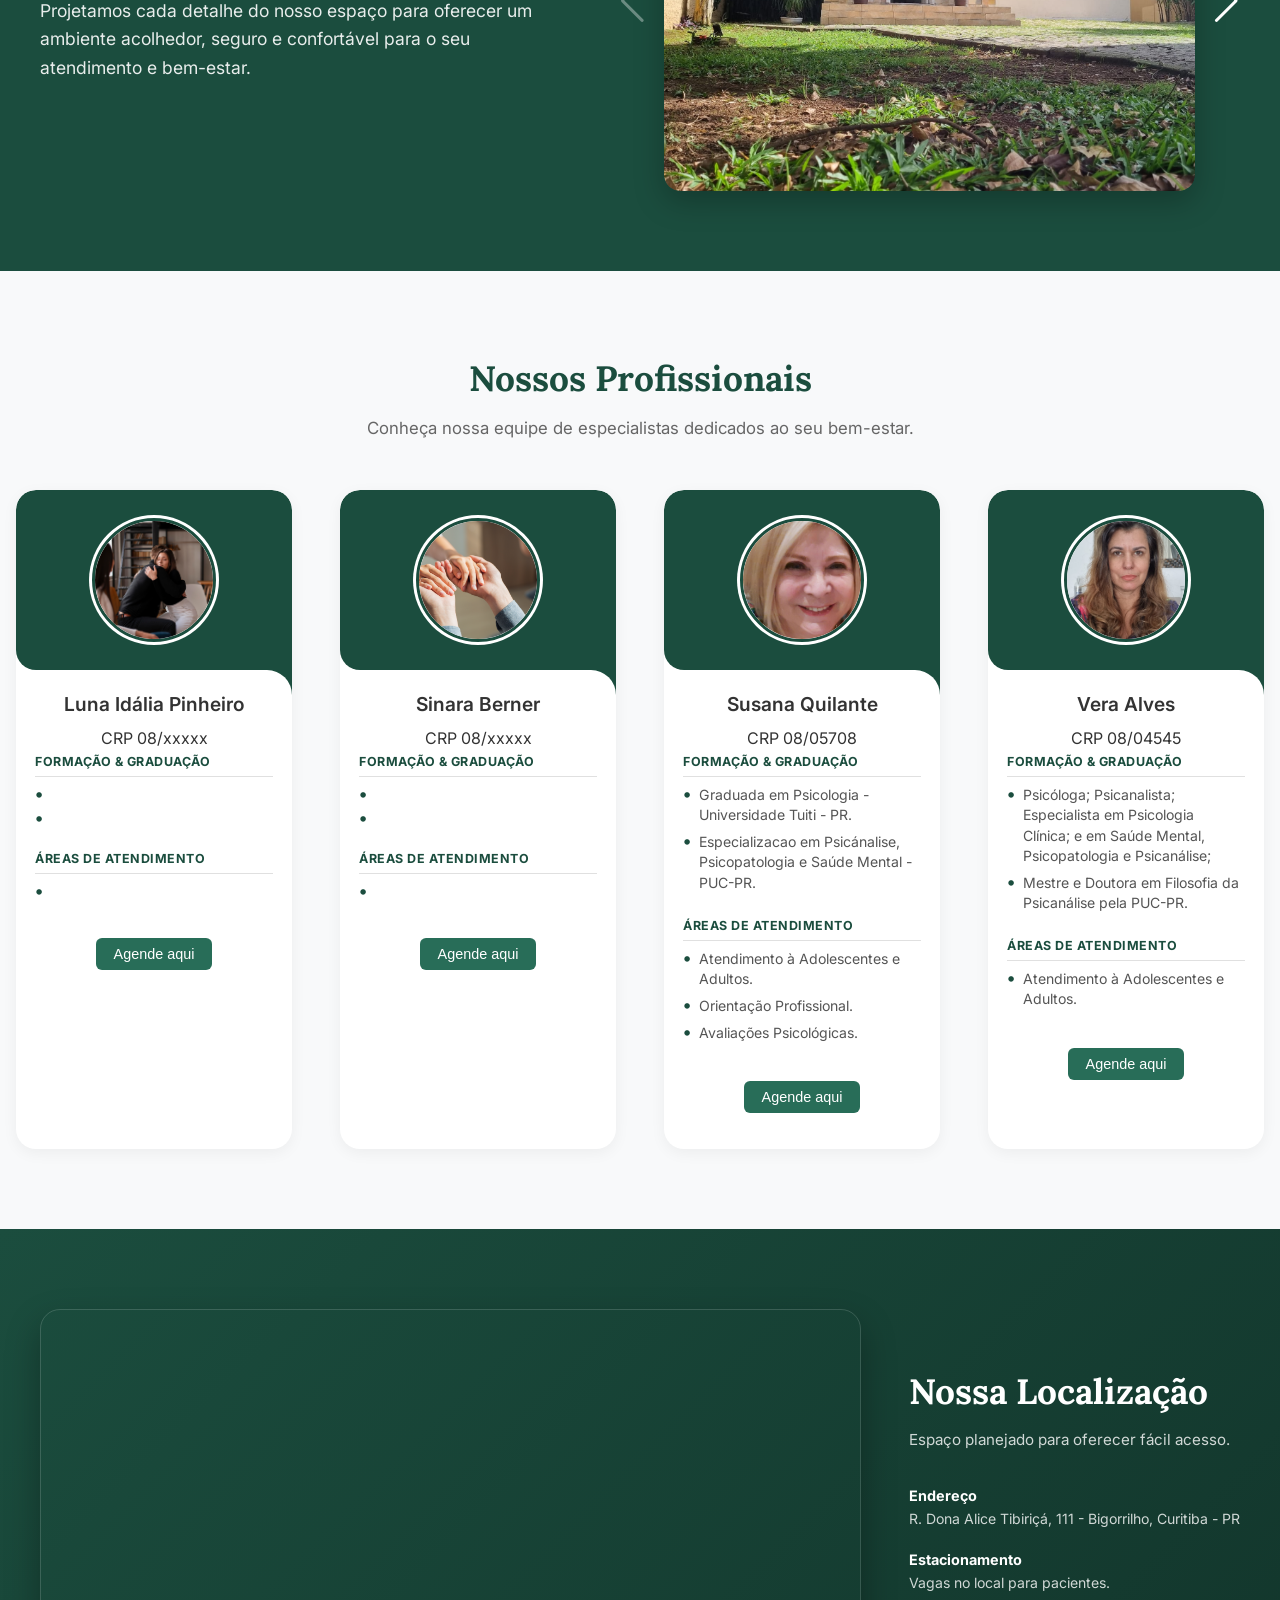
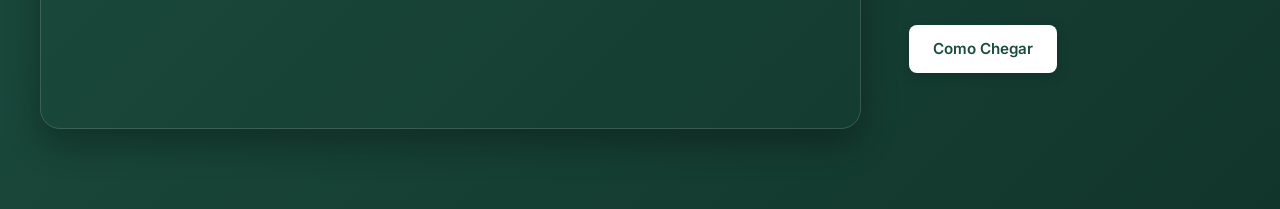
==== commit 80397d3d: "Location created, profissionals photos added, and some minor adjustments to the services section." ====
--- a/Site.html
+++ b/Site.html
@@ -32,7 +32,7 @@
             <div class="hero-content">
                 <div class="hero-text">
                     <h1>Bem-vindo ao Instituto Evoluir</h1>
-                    <p>Transformando vidas através da saúde e bem-estar.</p>
+                    <p>A palavra encontra caminhos para revelar aquilo que apenas os sintomas e os transtornos conseguiam expressar.</p>
                 </div>
                 <!--<div class="hero-image">
                     <img src="assets/logo.png" alt="Imagem da logo-clinica">
@@ -40,37 +40,48 @@
             </div>
         </section>
         <section class="services">
-   
-            <div class="card-serv">
-                <div class="card">
-                    <img src="assets/terapia.jpg" alt="Psicoterapia">
-                    <div class="card-content">
-                        <h2>Psicanálise</h2>
-                        <p>Atendimento psicológico individual e em grupo.</p>
-                    </div>
-                </div>
-                <div class="card">
-                    <img src="assets/analise.jpg" alt="Análise Psicológica">
-                    <div class="card-content">
-                        <h2>Psicoterapia individual</h2>
-                        <p>Atendimento psicológico individual e em grupo.</p>
-                    </div>
-                </div>
-                <div class="card">
-                    <img src="assets/casal.jpg" alt="Psicoterapia para casais">
-                    <div class="card-content">
-                        <h2>Psicoterapia para casais</h2>
-                        <p>Atendimento psicológico individual e em grupo.</p>
-                    </div>
-                </div>
-                <div class="card">
-                    <img src="assets/porte.jpg" alt="Porte de arma">
-                    <div class="card-content">
-                        <h2>Avaliação psicológica - Porte de arma</h2>
-                        <p>Atendimento psicológico individual e em grupo.</p>
-                    </div>
-                </div>
-            </div>
+                <div class="services-header">
+                    <h2>Como Podemos Te Ajudar</h2>
+                    <p>Acompanhamento terapêutico especializado e personalizado para as diferentes fases da sua vida.</p>
+                </div>
+            
+                <div class="services-grid">
+                    <div class="card">
+                        <img src="assets/terapia.jpg" alt="Psicoterapia">
+                        <div class="card-content">
+                            <h2>Psicanálise</h2>
+                            <p>Atendimento psicológico individual e em grupo.</p>
+                        </div>
+                    </div>
+                    <div class="card">
+                        <img src="assets/analise.jpg" alt="Análise Psicológica">
+                        <div class="card-content">
+                            <h2>Psicoterapia individual</h2>
+                            <p>Atendimento psicológico individual e em grupo.</p>
+                        </div>
+                    </div>
+                    <div class="card">
+                        <img src="assets/casal.jpg" alt="Psicoterapia para casais">
+                        <div class="card-content">
+                            <h2>Psicoterapia para casais</h2>
+                            <p>Atendimento psicológico individual e em grupo.</p>
+                        </div>
+                    </div>
+                    <div class="card">
+                        <img src="assets/porte.jpg" alt="Porte de arma">
+                        <div class="card-content">
+                            <h2>Avaliação psicológica</h2>
+                            <p>Atendimento psicológico individual e em grupo.</p>
+                        </div>
+                    </div>
+                    <div class="card">
+                        <img src="assets/porte.jpg" alt="Porte de arma">
+                        <div class="card-content">
+                            <h2>Orientação profissional</h2>
+                            <p>Atendimento psicológico individual e em grupo.</p>
+                        </div>
+                    </div>
+                </div>
             
 
         </section>  
@@ -150,97 +161,187 @@
         </section>
 
         <section class="profissionals">
-            <!-- 1. O container externo guarda o padding e as setas (SEM a classe 'swiper') -->
-            <div class="slider-container">
-
-                <!-- 2. A classe 'swiper' DEVE ficar AQUI (na div com overflow: hidden) -->
-                <div class="slider-content swiper">
-                    
-                    <!-- 3. O container interno dos slides -->
-                    <div class="swiper-wrapper">
-                        
-                        <!-- Card 1 -->
-                        <div class="card-profissional swiper-slide">
-                            <div class="image-content">
-                                <span class="overlay"></span>
-                                <div class="card-image">
-                                    <img src="assets/casal.jpg" alt="Psicóloga Vera" class="card-img">
-                                </div>
-                            </div>
-                            <div class="card-profissional-content">
-                                <h2 class="name">Vera</h2>
-                                <p class="description">Psicóloga clínica com especialização em terapia cognitivo-comportamental.</p>    
-                                <button class="button-profissional">Saiba mais</button>
-                            </div>
-                        </div>
-
-                        <!-- Card 2 -->
-                        <div class="card-profissional swiper-slide">
-                            <div class="image-content">
-                                <span class="overlay"></span>
-                                <div class="card-image">
-                                    <img src="assets/analise.jpg" alt="Psicóloga Vera" class="card-img">
-                                </div>
-                            </div>
-                            <div class="card-profissional-content">
-                                <h2 class="name">Vera</h2>
-                                <p class="description">Psicóloga clínica com especialização em terapia cognitivo-comportamental.</p>    
-                                <button class="button-profissional">Saiba mais</button>
-                            </div>
-                        </div>
-
-                        <!-- Card 3 -->
-                        <div class="card-profissional swiper-slide">
-                            <div class="image-content">
-                                <span class="overlay"></span>
-                                <div class="card-image">
-                                    <img src="assets/autismo.jpg" alt="Psicóloga Vera" class="card-img">
-                                </div>
-                            </div>
-                            <div class="card-profissional-content">
-                                <h2 class="name">Vera</h2>
-                                <p class="description">Psicóloga clínica com especialização em terapia cognitivo-comportamental.</p>    
-                                <button class="button-profissional">Saiba mais</button>
-                            </div>
-                        </div>
-
-                        <!-- Card 4 -->
-                        <div class="card-profissional swiper-slide">
-                            <div class="image-content">
-                                <span class="overlay"></span>
-                                <div class="card-image">
-                                    <img src="assets/profissao.jpg" alt="Psicóloga Vera" class="card-img">
-                                </div>
-                            </div>
-                            <div class="card-profissional-content">
-                                <h2 class="name">Vera</h2>
-                                <p class="description">Psicóloga clínica com especialização em terapia cognitivo-comportamental.</p>    
-                                <button class="button-profissional">Saiba mais</button>
-                            </div>
-                        </div>
-
-                    </div> <!-- Fecha .swiper-wrapper -->
-                </div> <!-- Fecha .slider-content .swiper -->
-                    
-                <!-- 4. Botões e Paginação DENTRO de .slider-container, mas FORA de .slider-content -->
-                <div class="swiper-button-next prof-next"></div>
-                <div class="swiper-button-prev prof-prev"></div>
-                <div class="swiper-pagination prof-pagination"></div>
-
-            </div> <!-- Fecha .slider-container -->
-        </section>
+    <!-- Cabeçalho -->
+    <div class="professionals-header">
+        <h1>Nossos Profissionais</h1>
+        <p>Conheça nossa equipe de especialistas dedicados ao seu bem-estar.</p>
+    </div>
+
+    <!-- Grid de Cards -->
+    <div class="professionals-grid">
+        
+        <!-- Profissional 1 -->
+        <div class="card-profissional">
+            <div class="image-content">
+                <span class="overlay"></span>
+                <div class="card-image">
+                    <img src="assets/casal.jpg" alt="Psicóloga Vera" class="card-img">
+                </div>
+            </div>
+            <div class="card-profissional-content">
+                <h2 class="name">Luna Idália Pinheiro</h2>
+                <span class="crp">CRP 08/xxxxx</span>
+
+                <div class="info-group">
+                    <span class="group-title">Formação & Graduação</span>
+                    <ul class="description-list">
+                        <li></li>
+                        <li></li>
+                    </ul>
+                </div>
+
+                <div class="info-group">
+                    <span class="group-title">Áreas de Atendimento</span>
+                    <ul class="description-list">
+                        <li></li>
+                    </ul>
+                </div>
+
+                <button class="button-profissional">Agende aqui</button>
+            </div>
+        </div>
+
+        <!-- Profissional 2 -->
+        <div class="card-profissional">
+            <div class="image-content">
+                <span class="overlay"></span>
+                <div class="card-image">
+                    <img src="assets/analise.jpg" alt="Psicóloga Vera" class="card-img">
+                </div>
+            </div>
+            <div class="card-profissional-content">
+                <h2 class="name">Sinara Berner</h2>
+                <span class="crp">CRP 08/xxxxx</span>
+
+                <div class="info-group">
+                    <span class="group-title">Formação & Graduação</span>
+                    <ul class="description-list">
+                        <li></li>
+                        <li></li>
+                    </ul>
+                </div>
+
+                <div class="info-group">
+                    <span class="group-title">Áreas de Atendimento</span>
+                    <ul class="description-list">
+                        <li></li>
+                    </ul>
+                </div>
+
+                <button class="button-profissional">Agende aqui</button>
+            </div>
+        </div>
+
+        <!-- Profissional 3 -->
+        <div class="card-profissional">
+            <div class="image-content">
+                <span class="overlay"></span>
+                <div class="card-image">
+                    <img src="assets/susana.jpeg" alt="Psicóloga Susana" class="card-img">
+                </div>
+            </div>
+            <div class="card-profissional-content">
+                <h2 class="name">Susana Quilante</h2>
+                <span class="crp">CRP 08/05708</span>
+
+                <div class="info-group">
+                    <span class="group-title">Formação & Graduação</span>
+                    <ul class="description-list">
+                        <li>Graduada em Psicologia - Universidade Tuiti - PR.</li>
+                        <li>Especializacao em Psicánalise, Psicopatologia e Saúde Mental - PUC-PR.</li>
+                    </ul>
+                </div>
+
+                <div class="info-group">
+                    <span class="group-title">Áreas de Atendimento</span>
+                    <ul class="description-list">
+                        <li>Atendimento à Adolescentes e Adultos.</li>
+                        <li>Orientação Profissional.</li>
+                        <li>Avaliações Psicológicas.</li>
+                    </ul>
+                </div>
+
+                <button class="button-profissional">Agende aqui</button>
+            </div>
+        </div>
+
+        <!-- Profissional 4 -->
+        <div class="card-profissional">
+            <div class="image-content">
+                <span class="overlay"></span>
+                <div class="card-image">
+                    <img src="assets/vera.jpeg" alt="Psicóloga Vera" class="card-img">
+                </div>
+            </div>
+            <div class="card-profissional-content">
+                <h2 class="name">Vera Alves</h2>
+                <span class="crp">CRP 08/04545</span>
+
+                <div class="info-group">
+                    <span class="group-title">Formação & Graduação</span>
+                    <ul class="description-list">
+                        <li>Psicóloga; Psicanalista; Especialista em Psicologia Clínica; e em Saúde Mental, Psicopatologia e Psicanálise; </li>
+                        <li>Mestre e Doutora em Filosofia da Psicanálise pela PUC-PR.</li>
+                    </ul>
+                </div>
+
+                <div class="info-group">
+                    <span class="group-title">Áreas de Atendimento</span>
+                    <ul class="description-list">
+                        <li>Atendimento à Adolescentes e Adultos.</li>
+                    </ul>
+                </div>
+
+                <button class="button-profissional">Agende aqui</button>
+            </div>
+        </div>
+
+    </div>
+</section>
         <section class="aboutUs">
 
         </section>
         
-        <section class="location">  
-
-        </section>  
-        <section class="contact" id="contato">
-
-        </section>
-
-
+<section class="location">  
+    <div class="location-wrapper">
+
+        <!-- Lado Esquerdo: Mapa em moldura elegante -->
+        <div class="location-map">
+            <iframe 
+                src="https://www.google.com/maps/embed?pb=!1m18!1m12!1m3!1d3602.9744691841884!2d-49.30274632341815!3d-25.439117077555995!2m3!1f0!2f0!3f0!3m2!1i1024!2i768!4f13.1!3m3!1m2!1s0x94dce3eb5d4f36d3%3A0xaa6d01680b6d0984!2sEvoluir%20Cl%C3%ADnica%20de%20Psicologia%20e%20Psican%C3%A1lise!5e0!3m2!1spt-BR!2sbr!4v1788542280887!5m2!1spt-BR!2sbr" 
+                allowfullscreen="" 
+                loading="lazy" 
+                referrerpolicy="strict-origin-when-cross-origin">
+            </iframe>
+        </div>
+
+        <div class="location-card">
+            <h2>Nossa Localização</h2>
+            <p class="location-subtitle">Espaço planejado para oferecer fácil acesso.</p>
+
+            <div class="location-details">
+                <div class="detail-item">
+                    <div>
+                        <strong>Endereço</strong>
+                        <p>R. Dona Alice Tibiriçá, 111 - Bigorrilho, Curitiba - PR</p>
+                    </div>
+                </div>
+
+                <div class="detail-item">
+                    <div>
+                        <strong>Estacionamento</strong>
+                        <p>Vagas no local para pacientes.</p>
+                    </div>
+                </div>
+            </div>
+
+            <a href="https://maps.app.goo.gl/1vrcuGnahmhShTMq5" target="_blank" class="btn-maps">
+                Como Chegar
+            </a>
+        </div>
+
+    </div>
+</section>
 
     </main>
 </body>
--- a/Site.css
+++ b/Site.css
@@ -150,176 +150,331 @@
     margin-bottom: 1.5rem;
   }
 }
+
+/* Seção Geral */
 .services {
-  padding: 4rem 2rem;
-  background-color: #f0f0f0;
-  text-align:center;
-}
-.card-serv {
-    display: flex;
-    justify-content: center;
-    flex-wrap: wrap;
-    gap: 2em;
-    margin-top: 2em;    
-}
-
+  padding: 5rem 1.5rem;
+  background-color: #ffffff;
+  display: flex;
+  flex-direction: column;
+  align-items: center;
+  width: 100%;
+  box-sizing: border-box;
+}
+
+/* Cabeçalho no Topo */
+.services-header {
+  text-align: center;
+  max-width: 650px;
+  margin-bottom: 3rem;
+}
+
+.services-header h2 {
+  font-family: 'Lora', serif;
+  font-size: 2.2rem;
+  color: #1b4d3e;
+  margin-bottom: 0.5rem;
+}
+
+.services-header p {
+  font-family: 'Inter', sans-serif;
+  font-size: 1rem;
+  color: #666666;
+}
+
+/* GRADE DE 5 COLUNAS LADO A LADO NO PC */
+.services-grid {
+  display: grid;
+  grid-template-columns: repeat(5, 1fr); /* Força os 5 cards na mesma linha */
+  gap: 1.2rem;
+  max-width: 1400px;
+  width: 100%;
+}
+
+/* Card Individual */
 .card {
-    background-color: #f0f0f0;
-    width: 350px;
-    border-radius: 8px;
-    overflow: hidden;
-    box-shadow: 0 4px 4px rgba(0, 0, 0, 0.2);
-    margin: 20px;
-
+  background-color: #ffffff;
+  border-radius: 20px;
+  overflow: hidden;
+  box-shadow: 0 4px 15px rgba(0, 0, 0, 0.06);
+  border: 1px solid rgba(27, 77, 62, 0.1);
+  display: flex;
+  flex-direction: column;
+  transition: transform 0.3s ease, box-shadow 0.3s ease;
+}
+
+.card:hover {
+  transform: translateY(-5px);
+  box-shadow: 0 10px 25px rgba(0, 0, 0, 0.12);
 }
 
 .card img {
-    width: 100%;
-    height: 200px;
-    object-fit: cover;
+  width: 100%;
+  height: 160px; /* Altura ajustada para equilibrar com os 5 cards na linha */
+  object-fit: cover;
 }
 
 .card-content {
-    padding: 1rem;
+  padding: 1.2rem;
+  display: flex;
+  flex-direction: column;
+  flex-grow: 1;
 }
 
 .card-content h2 {
-    font-size: 28px;
-    margin-bottom: 8px;
+  font-family: 'Lora', serif;
+  font-size: 1.15rem; /* Tamanho de fonte ajustado para os títulos caberem sem quebrar linhas desnecessárias */
+  color: #1b4d3e;
+  margin-bottom: 8px;
 }
 
 .card-content p {
-    font-size: 15px;
-    color: #666;
-    line-height: 1.5;
-}
-
+  font-family: 'Inter', sans-serif;
+  font-size: 0.85rem;
+  color: #555555;
+  line-height: 1.4;
+  margin: 0;
+}
+
+/* Quebras de responsividade conforme a tela diminui */
+@media (max-width: 1100px) {
+  .services-grid {
+    grid-template-columns: repeat(3, 1fr); /* 3 por linha em telas médias */
+  }
+}
+
+@media (max-width: 768px) {
+  .services-grid {
+    grid-template-columns: repeat(2, 1fr); /* 2 por linha em tablets */
+  }
+}
+
+@media (max-width: 500px) {
+  .services-grid {
+    grid-template-columns: 1fr; /* 1 por linha em celulares */
+  }
+}
+
+/* Seção Principal */
 .profissionals {
-  padding: 4rem 2rem;
-  background-color: #f0f0f0;
-  text-align:center;
-  min-height: 80vh;
-  display: flex;
-  align-items: center;
+  padding: 5rem 1rem;
+  background-color: #f8f9fa;
+  display: flex;
+  flex-direction: column;
+  align-items: center;
+}
+
+/* Cabeçalho */
+.professionals-header {
+  text-align: center;
+  max-width: 600px;
+  margin-bottom: 3rem;
+}
+
+.professionals-header h1 {
+  font-family: 'Lora', serif;
+  font-size: 2.2rem;
+  color: #1b4d3e;
+  margin-bottom: 0.5rem;
+}
+
+/* Grupo de Informações */
+.info-group {
+  width: 100%;
+  text-align: left;
+  margin-bottom: 1rem;
+  box-sizing: border-box;
+}
+
+/* Título da Categoria */
+.group-title {
+  display: block;
+  font-family: 'Inter', sans-serif;
+  font-size: 0.78rem;
+  font-weight: 700;
+  text-transform: uppercase;
+  letter-spacing: 0.5px;
+  color: #1b4d3e;
+  margin-bottom: 0.5rem;
+  border-bottom: 1px solid #e0e0e0;
+  padding-bottom: 4px;
+}
+
+/* Lista sem recuos estranhos */
+.description-list {
+  list-style: none;
+  padding: 0;
+  margin: 0;
+  width: 100%;
+}
+
+/* Flexbox no Item: garante alinhamento perfeito de todas as linhas */
+.description-list li {
+  display: flex;
+  align-items: flex-start; /* Alinha o ponto no topo da primeira linha */
+  gap: 8px;                /* Espaço fixo entre o ponto e o texto */
+  font-family: 'Inter', sans-serif;
+  font-size: 0.88rem;
+  color: #555555;
+  line-height: 1.45;
+  margin-bottom: 0.4rem;
+}
+
+/* Marcador (Ponto) como elemento Flex isolado */
+.description-list li::before {
+  content: "•";
+  color: #1b4d3e;
+  font-weight: bold;
+  font-size: 1.1rem;
+  line-height: 1;
+  flex-shrink: 0; /* Impede o ponto de ser esmagado pelo texto */
+}
+
+.description-list li strong {
+  color: #1b4d3e;
+}
+
+.professionals-header p {
+  font-family: 'Inter', sans-serif;
+  font-size: 1.05rem;
+  color: #666666;
+}
+
+/* Grid Lado a Lado */
+.professionals-grid {
+  display: grid;
+  grid-template-columns: repeat(4, 1fr); /* 4 colunas em telas grandes */
+  gap:3rem;
+  max-width: 1400px;
+  width: 100%;
+}
+
+/* Estilo e Animação do Card */
+.card-profissional {
+  border-radius: 20px;
+  background-color: #ffffff;
+  box-shadow: 0 4px 15px rgba(0, 0, 0, 0.05);
+  transition: transform 0.3s ease, box-shadow 0.3s ease;
+  overflow: hidden;
+  padding-bottom: 1rem;
+}
+
+.card-profissional:hover {
+  transform: translateY(-8px); /* Eleva o card suavemente */
+  box-shadow: 0 12px 25px rgba(0, 0, 0, 0.1);
+}
+
+/* Detalhes internos mantidos */
+.image-content {
+  position: relative;
+  display: flex;
   justify-content: center;
-}
-
-.slider-container{
-  position: relative;
-  max-width: 1500px;
-  width: 100%;
-  padding: 40px 80px;
-
-}
-
-.slider-content{
-  margin: 0 40px;
-  overflow: hidden;
-  border-radius: 25px;
-}
-
-.image-content,
-.card-profissional-content{
-  display: flex;
-  flex-direction: column;
-  align-items: center;
-  padding: 10px 14px;
-}
-
-.image-content{
-  position: relative;
-  row-gap: 5px;
   padding: 25px 0;
-
-}
-
-.overlay{
+}
+
+.overlay {
   position: absolute;
   left: 0;
   top: 0;
   width: 100%;
   height: 100%;
   background-color: #1b4d3e;
-  border-radius: 25px 25px 0 25px;
+  border-radius: 20px 20px 0 20px;
 }
 
 .overlay::before,
-.overlay::after{
-  content: '';
+.overlay::after {
+  content: "";
+  position: absolute;
   right: 0;
   bottom: -40px;
   width: 40px;
   height: 40px;
-  position: absolute;
   background-color: #1b4d3e;
-
-}
-
-.overlay::after{
+}
+
+.overlay::after {
   border-radius: 0 25px 0 0;
-  background-color: #fff;
-}
-
-.card-profissional {
-  border-radius: 25px;
-  background-color: #fff;
-}
-
-.card-image{
+  background-color: white;
+}
+
+.card-image {
   position: relative;
-  height: 150px;
-  width: 150px;
+  height: 130px;
+  width: 130px;
   border-radius: 50%;
   background-color: #fff;
   padding: 3px;
 }
 
-.card-image .card-img{
-  height: 100%; 
-  width: 100%;
-  object-fit: cover; 
-  border-radius: 50%; 
-  border: 4px solid #1b4d3e;
-}
-
-.name{
-  font-size: 18px;
-  font-weight: 500px;
+.card-image .card-img {
+  height: 100%;
+  width: 100%;
+  object-fit: cover;
+  border-radius: 50%;
+  border: 3px solid #1b4d3e;
+}
+
+.card-profissional-content {
+  display: flex;
+  flex-direction: column;
+  align-items: center;
+  padding: 1.2rem 1.2rem;
+  text-align: center;
+}
+
+.name {
+  font-size: 1.2rem;
+  font-weight: 600;
   color: #333;
-}
-
-.description{
-  font-size: 14px;
-  color: #707070;
-
-}
-
-.button-profissional{
+  margin-bottom: 0.4rem;
+}
+
+.description {
+  font-size: 0.9rem;
+  color: #666;
+  line-height: 1.4;
+}
+
+.button-profissional {
   border: none;
-  font-size: 16px;
+  font-size: 0.9rem;
   color: #fff;
-  padding: 8px 16px;
+  padding: 8px 18px;
   background-color: #286d58;
-  border-radius: 4px; 
-  margin: 14px;
-  transition: all 0.3s ease; 
-}
-
-.button-profissional:hover{
-  background-color: #2e7d32;
+  border-radius: 6px;
+  margin-top: 1rem;
+  transition: background-color 0.3s ease;
   cursor: pointer;
 }
 
+.button-profissional:hover {
+  background-color: #1b4d3e;
+}
+
+/* Responsividade (Tablet e Celular) */
+@media (max-width: 1024px) {
+  .professionals-grid {
+    grid-template-columns: repeat(2, 1fr); /* 2 por linha no Tablet */
+  }
+}
+
+@media (max-width: 600px) {
+  .professionals-grid {
+    grid-template-columns: 1fr; /* 1 por linha no Celular */
+    gap: 1.5rem;
+
+    .card-profissional-content{
+      padding: 1.2rem 1.5rem;
+    }
+  }
+}
 .swiper-button-next,
 .swiper-button-prev{
   color: #1b4d3e;
   transition: color 0.3s ease;
 }
 
-.prof-next:hover,
-.prof-prev:hover{
-  color: #2e7d32;
-}
 
 .swiper-button-next::before,
 .swiper-button-prev::before{
@@ -450,4 +605,126 @@
 /* 2. Estiliza o preenchimento ativo da barra */
 .amb-pagination .swiper-pagination-progressbar-fill {
   background-color: #ffffff !important; /* Cor da barra preenchida */
+}
+.location {
+  background: linear-gradient(135deg, #1b4d3e 0%, #12352b 100%);
+  padding: 5rem 2rem;
+  color: #ffffff;
+}
+
+.location-wrapper {
+  max-width: 1200px;
+  margin: 0 auto;
+  display: flex;
+  align-items: center;
+  gap: 3rem;
+}
+
+/* 1. Moldura do Mapa */
+.location-map {
+  flex: 1.1;
+  height: 420px;
+  border-radius: 20px;
+  overflow: hidden;
+  box-shadow: 0 15px 35px rgba(0, 0, 0, 0.3);
+  border: 1px solid rgba(255, 255, 255, 0.15);
+}
+
+.location-map iframe {
+  width: 100%;
+  height: 100%;
+  border: 0;
+}
+
+
+
+.location-card h2 {
+  font-family: 'Lora', serif;
+  font-size: 2.2rem;
+  color: #ffffff;
+  margin-bottom: 0.5rem;
+}
+
+.location-subtitle {
+  font-family: 'Inter', sans-serif;
+  font-size: 0.95rem;
+  color: rgba(255, 255, 255, 0.8);
+  margin-bottom: 2rem;
+}
+
+/* Detalhes de Endereço/Estacionamento */
+.location-details {
+  display: flex;
+  flex-direction: column;
+  gap: 1.2rem;
+  margin-bottom: 2rem;
+}
+
+.detail-item {
+  display: flex;
+  align-items: flex-start;
+  gap: 1rem;
+}
+
+.detail-icon {
+  font-size: 1.3rem;
+  background: rgba(255, 255, 255, 0.12);
+  padding: 8px;
+  border-radius: 10px;
+  line-height: 1;
+}
+
+.detail-item strong {
+  display: block;
+  font-family: 'Inter', sans-serif;
+  font-size: 0.9rem;
+  color: #ffffff;
+  margin-bottom: 2px;
+}
+
+.detail-item p {
+  font-family: 'Inter', sans-serif;
+  font-size: 0.88rem;
+  color: rgba(255, 255, 255, 0.8);
+  margin: 0;
+  line-height: 1.4;
+}
+
+/* Botão de Rotas */
+.btn-maps {
+  display: inline-block;
+  background-color: #ffffff;
+  color: #1b4d3e;
+  font-family: 'Inter', sans-serif;
+  font-weight: 600;
+  font-size: 0.95rem;
+  padding: 12px 24px;
+  border-radius: 8px;
+  text-decoration: none;
+  transition: all 0.3s ease;
+  box-shadow: 0 4px 12px rgba(0, 0, 0, 0.15);
+}
+
+.btn-maps:hover {
+  background-color: #e2ece9;
+  transform: translateY(-2px);
+  box-shadow: 0 6px 18px rgba(0, 0, 0, 0.25);
+}
+
+/* Responsivo */
+@media (max-width: 900px) {
+  .location-wrapper {
+    flex-direction: column-reverse;
+    gap: 2rem;
+  }
+
+  .location-card {
+    padding: 1.8rem;
+    width: 100%;
+  }
+
+  .location-map {
+    width: 100%;
+    height: 300px;
+  }
 }
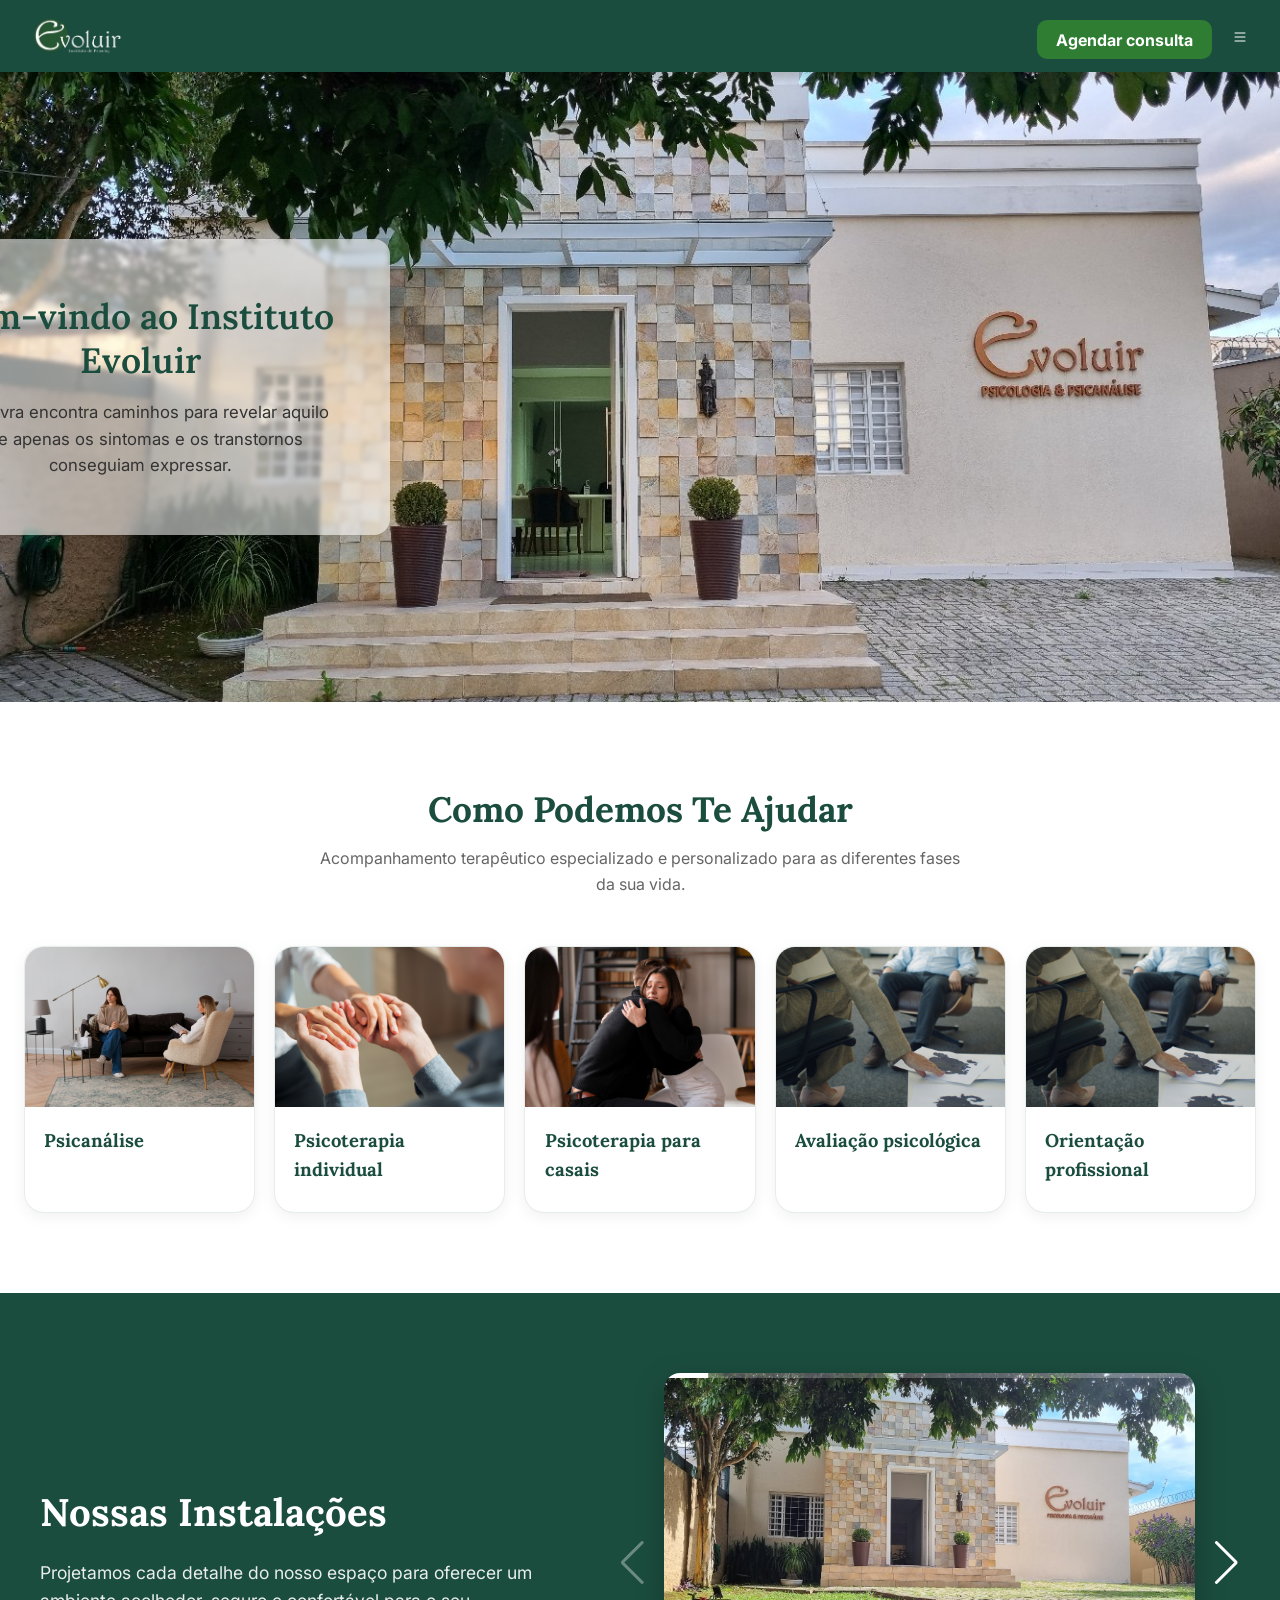
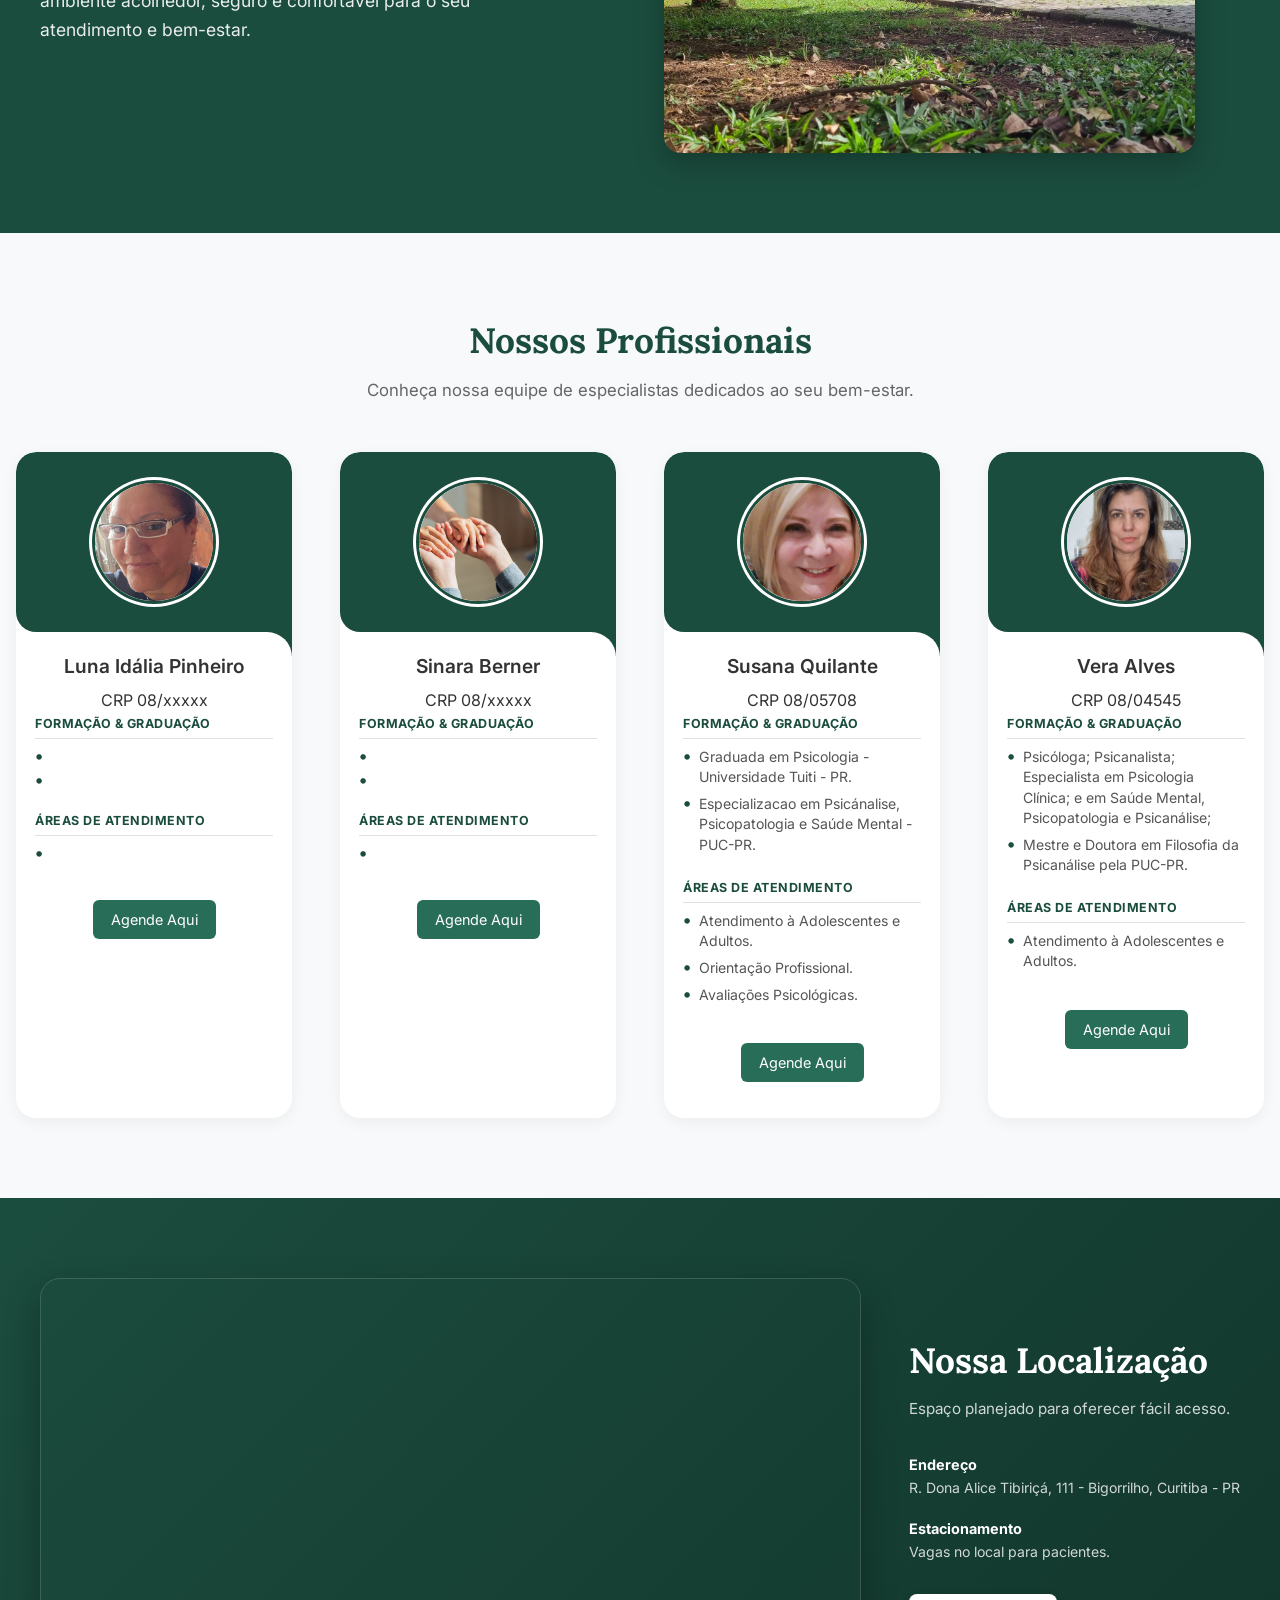
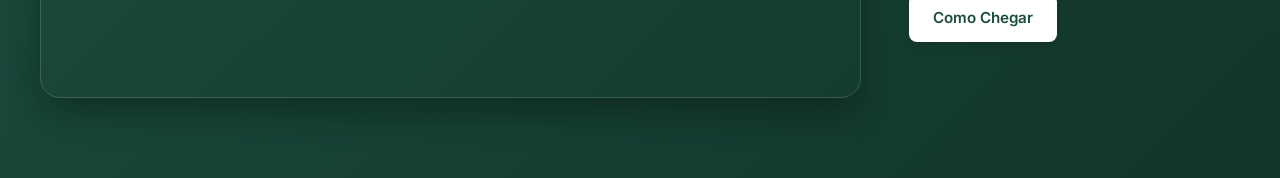
==== commit 0c2a44f0: "header and profissional fixes" ====
--- a/Site.html
+++ b/Site.html
@@ -16,7 +16,7 @@
             <img src="assets/logo-menu.png" alt="Logo da clínica" class="logo-img">
         </div>
         <div class="header-actions">
-            <a href="#contato" class="agendar-button">Agendar consulta</a>
+            <a href="#profissionais" class="agendar-button">Agendar consulta</a>
             <button class="menu-button" aria-label="Menu">
                 <svg xmlns="http://www.w3.org/2000/svg" width="16" height="16" fill="currentColor" class="bi bi-list" viewBox="0 0 16 16">
                 <path fill-rule="evenodd" d="M2.5 12a.5.5 0 0 1 .5-.5h10a.5.5 0 0 1 0 1H3a.5.5 0 0 1-.5-.5m0-4a.5.5 0 0 1 .5-.5h10a.5.5 0 0 1 0 1H3a.5.5 0 0 1-.5-.5m0-4a.5.5 0 0 1 .5-.5h10a.5.5 0 0 1 0 1H3a.5.5 0 0 1-.5-.5"/>
@@ -50,35 +50,35 @@
                         <img src="assets/terapia.jpg" alt="Psicoterapia">
                         <div class="card-content">
                             <h2>Psicanálise</h2>
-                            <p>Atendimento psicológico individual e em grupo.</p>
+                            <p></p>
                         </div>
                     </div>
                     <div class="card">
                         <img src="assets/analise.jpg" alt="Análise Psicológica">
                         <div class="card-content">
                             <h2>Psicoterapia individual</h2>
-                            <p>Atendimento psicológico individual e em grupo.</p>
+                            <p></p>
                         </div>
                     </div>
                     <div class="card">
                         <img src="assets/casal.jpg" alt="Psicoterapia para casais">
                         <div class="card-content">
                             <h2>Psicoterapia para casais</h2>
-                            <p>Atendimento psicológico individual e em grupo.</p>
+                            <p></p>
                         </div>
                     </div>
                     <div class="card">
                         <img src="assets/porte.jpg" alt="Porte de arma">
                         <div class="card-content">
                             <h2>Avaliação psicológica</h2>
-                            <p>Atendimento psicológico individual e em grupo.</p>
+                            <p></p>
                         </div>
                     </div>
                     <div class="card">
                         <img src="assets/porte.jpg" alt="Porte de arma">
                         <div class="card-content">
                             <h2>Orientação profissional</h2>
-                            <p>Atendimento psicológico individual e em grupo.</p>
+                            <p></p>
                         </div>
                     </div>
                 </div>
@@ -160,7 +160,7 @@
             </div>
         </section>
 
-        <section class="profissionals">
+        <section class="profissionals" id="profissionais">
     <!-- Cabeçalho -->
     <div class="professionals-header">
         <h1>Nossos Profissionais</h1>
@@ -175,7 +175,7 @@
             <div class="image-content">
                 <span class="overlay"></span>
                 <div class="card-image">
-                    <img src="assets/casal.jpg" alt="Psicóloga Vera" class="card-img">
+                    <img src="assets/luna.jpeg" alt="Psicóloga Vera" class="card-img">
                 </div>
             </div>
             <div class="card-profissional-content">
@@ -197,7 +197,12 @@
                     </ul>
                 </div>
 
-                <button class="button-profissional">Agende aqui</button>
+                <a href="https://wa.me/5541999999999?text=Ol%C3%A1!%20Gostaria%20de%20agendar%20uma%20consulta%20com%20a%20Luna" 
+                target="_blank" 
+                rel="noopener noreferrer" 
+                class="button-profissional">
+                    Agende Aqui
+                </a>
             </div>
         </div>
 
@@ -228,7 +233,12 @@
                     </ul>
                 </div>
 
-                <button class="button-profissional">Agende aqui</button>
+                <a href="https://wa.me/5541999999999?text=Ol%C3%A1!%20Gostaria%20de%20agendar%20uma%20consulta%20com%20a%20Sinara" 
+                target="_blank" 
+                rel="noopener noreferrer" 
+                class="button-profissional">
+                    Agende Aqui
+                </a>
             </div>
         </div>
 
@@ -261,7 +271,12 @@
                     </ul>
                 </div>
 
-                <button class="button-profissional">Agende aqui</button>
+                <a href="https://wa.me/5541999999999?text=Ol%C3%A1!%20Gostaria%20de%20agendar%20uma%20consulta%20com%20a%20Susana" 
+                target="_blank" 
+                rel="noopener noreferrer" 
+                class="button-profissional">
+                    Agende Aqui
+                </a>
             </div>
         </div>
 
@@ -292,7 +307,12 @@
                     </ul>
                 </div>
 
-                <button class="button-profissional">Agende aqui</button>
+                <a href="https://wa.me/5541991066056?text=Ol%C3%A1!%20Gostaria%20de%20agendar%20uma%20consulta%20com%20a%20Vera" 
+                target="_blank" 
+                rel="noopener noreferrer" 
+                class="button-profissional">
+                    Agende Aqui
+                </a>
             </div>
         </div>
 
--- a/Site.css
+++ b/Site.css
@@ -3,6 +3,10 @@
   margin: 0;
   padding: 0;
   box-sizing: border-box;
+}
+
+html{
+  scroll-behavior: smooth;
 }
 
 .header {
@@ -439,6 +443,7 @@
 .button-profissional {
   border: none;
   font-size: 0.9rem;
+  text-decoration: none !important;
   color: #fff;
   padding: 8px 18px;
   background-color: #286d58;
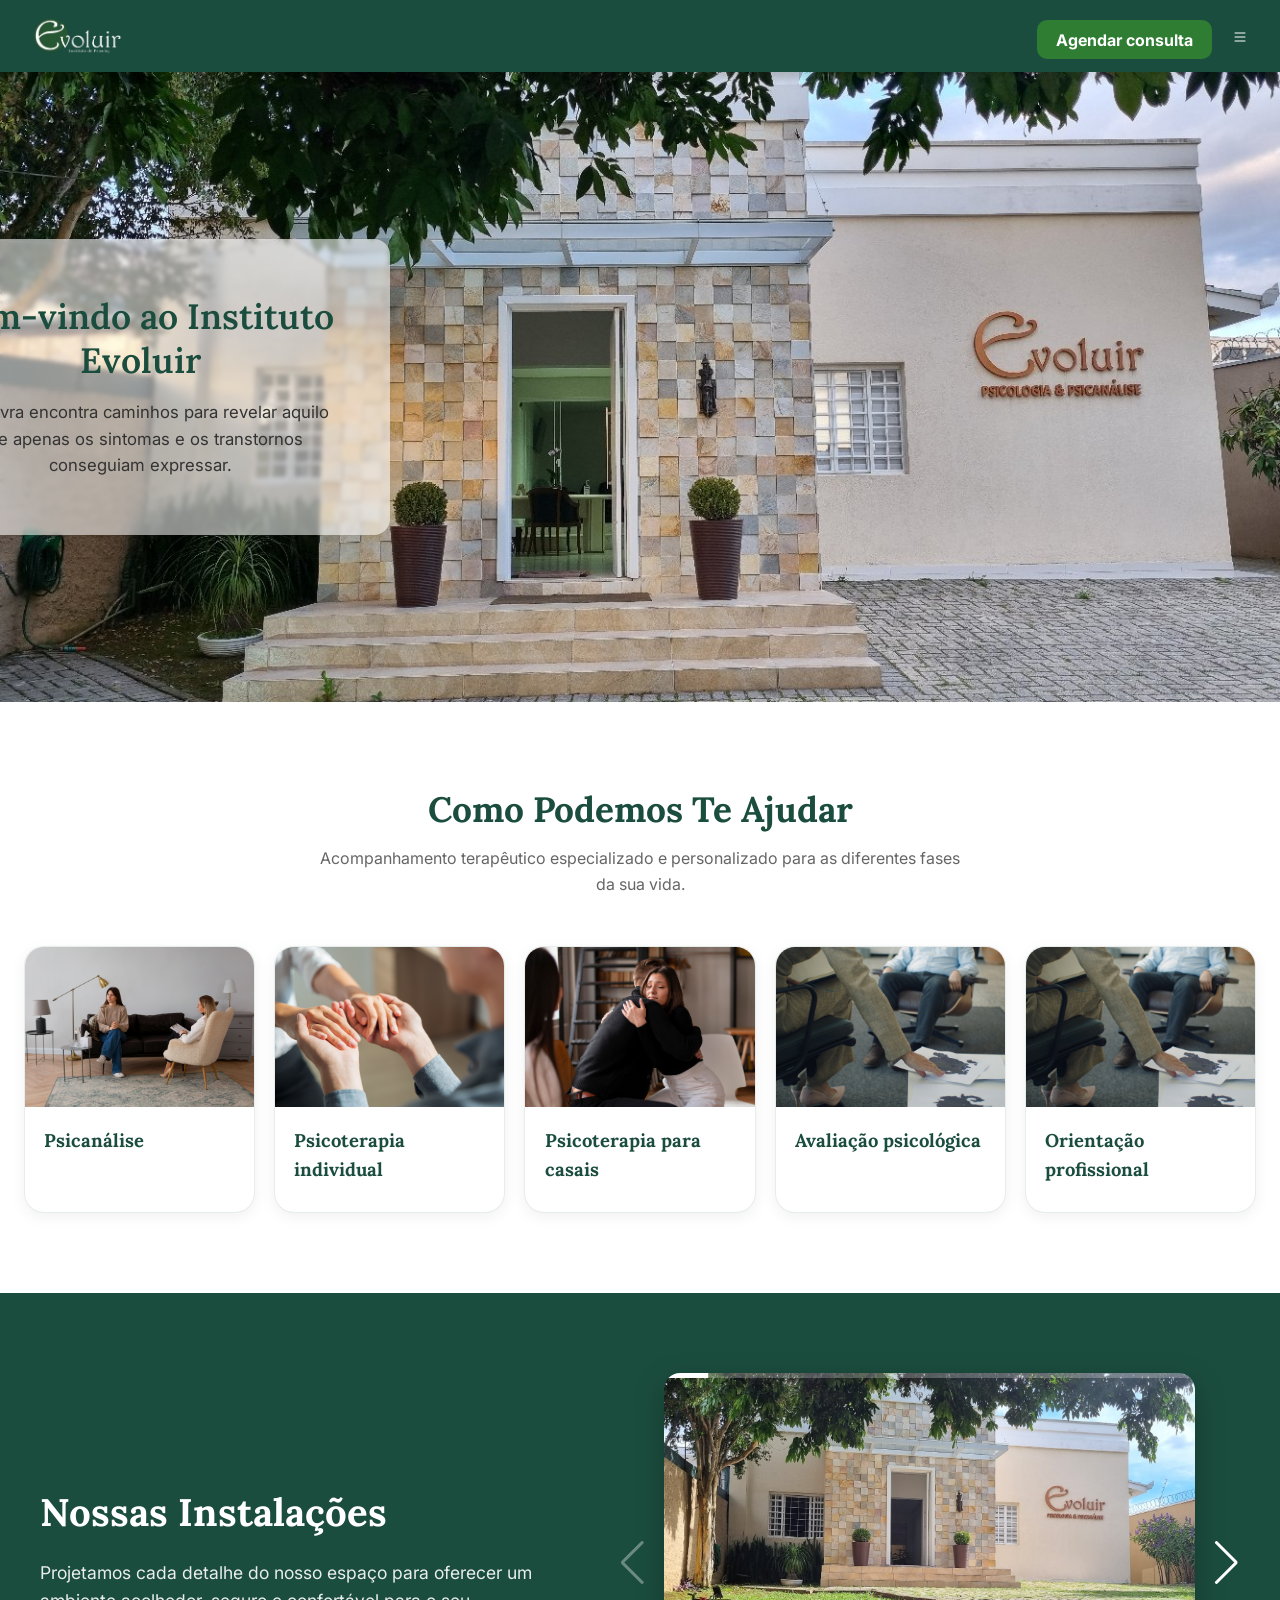
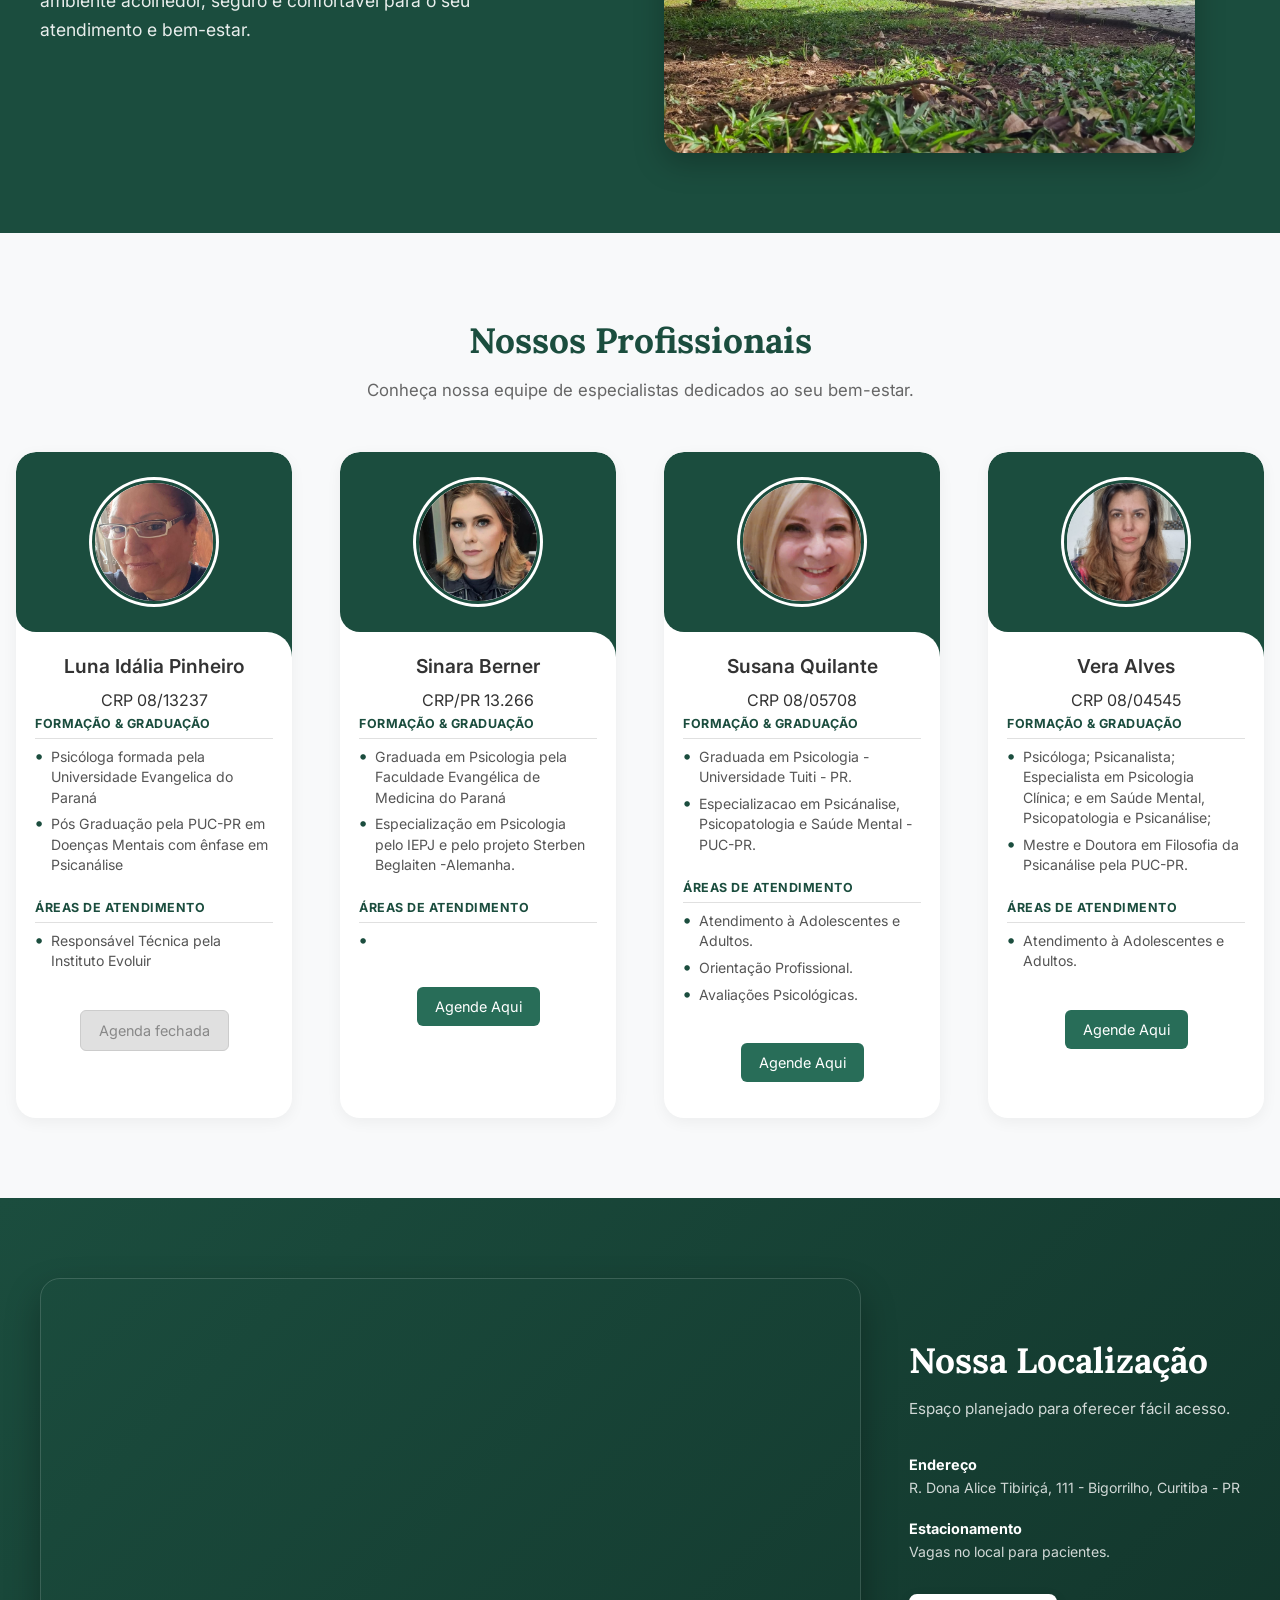
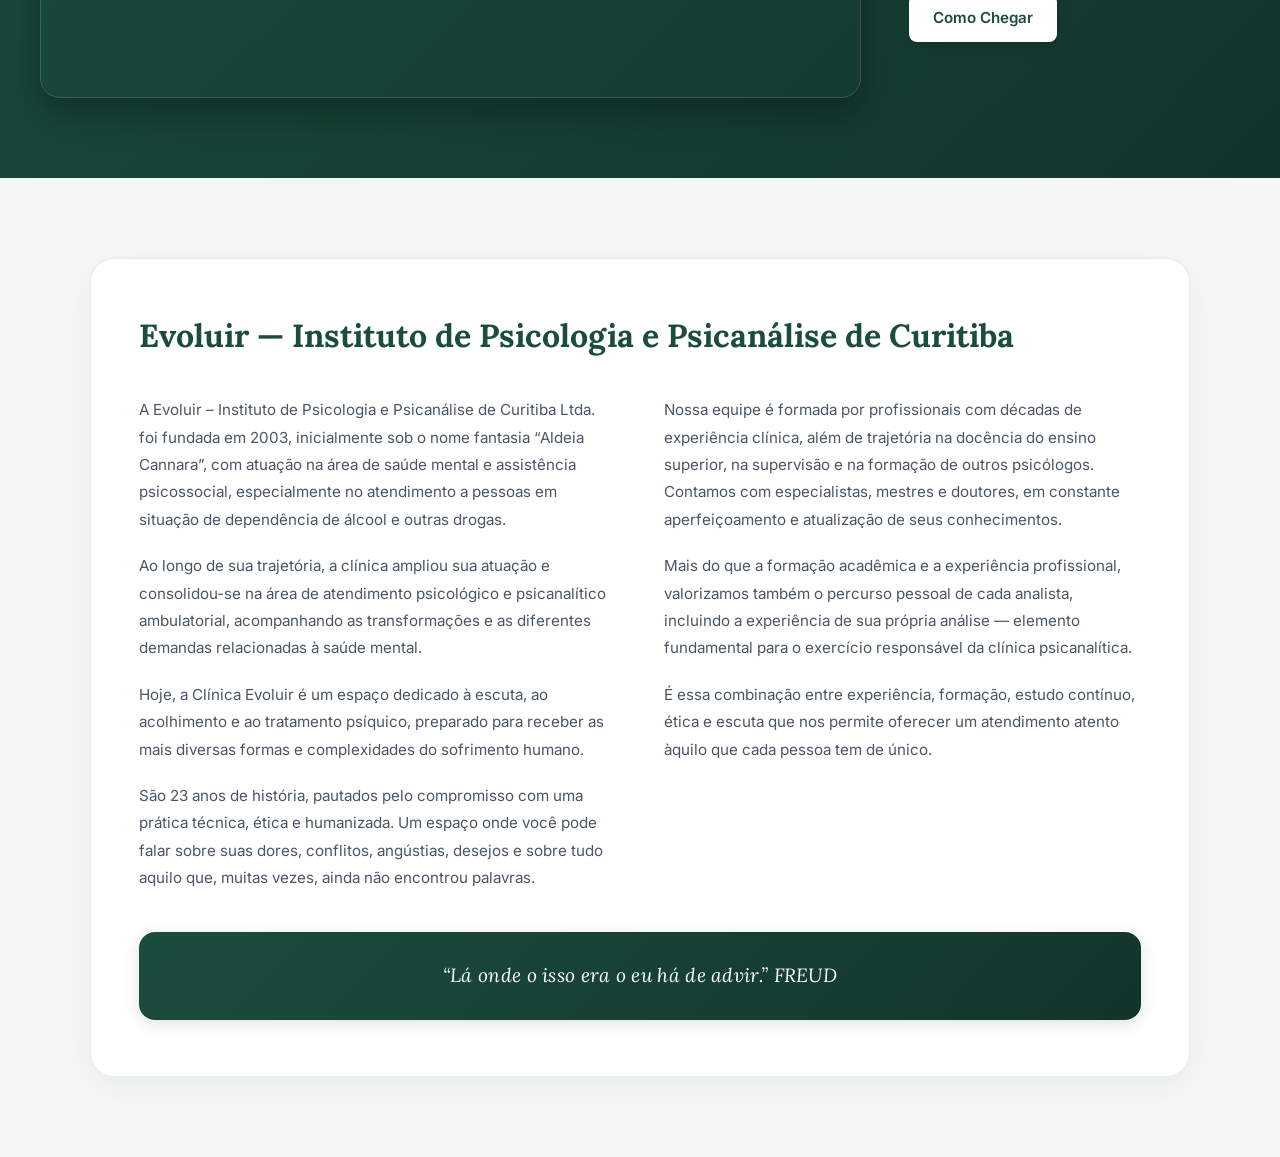
==== commit bf8304fc: ""About" created and "Sinara"  infos" ====
--- a/Site.html
+++ b/Site.html
@@ -161,207 +161,255 @@
         </section>
 
         <section class="profissionals" id="profissionais">
-    <!-- Cabeçalho -->
-    <div class="professionals-header">
-        <h1>Nossos Profissionais</h1>
-        <p>Conheça nossa equipe de especialistas dedicados ao seu bem-estar.</p>
-    </div>
-
-    <!-- Grid de Cards -->
-    <div class="professionals-grid">
+            <!-- Cabeçalho -->
+            <div class="professionals-header">
+                <h1>Nossos Profissionais</h1>
+                <p>Conheça nossa equipe de especialistas dedicados ao seu bem-estar.</p>
+            </div>
+
+            <!-- Grid de Cards -->
+            <div class="professionals-grid">
+                
+                <!-- Profissional 1 -->
+                <div class="card-profissional">
+                    <div class="image-content">
+                        <span class="overlay"></span>
+                        <div class="card-image">
+                            <img src="assets/luna.jpeg" alt="Psicóloga Vera" class="card-img">
+                        </div>
+                    </div>
+                    <div class="card-profissional-content">
+                        <h2 class="name">Luna Idália Pinheiro</h2>
+                        <span class="crp">CRP 08/13237</span>
+
+                        <div class="info-group">
+                            <span class="group-title">Formação & Graduação</span>
+                            <ul class="description-list">
+                                <li>Psicóloga formada pela Universidade Evangelica do Paraná</li>
+                                <li>Pós Graduação pela PUC-PR em Doenças Mentais com ênfase em Psicanálise</li>
+                            </ul>
+                        </div>
+
+                        <div class="info-group">
+                            <span class="group-title">Áreas de Atendimento</span>
+                            <ul class="description-list">
+                                <li>Responsável Técnica pela Instituto Evoluir</li>
+                            </ul>
+                        </div>
+
+                        <a href="#" 
+                        target="_blank" 
+                        rel="noopener noreferrer" 
+                        class="button-profissional agenda-fechada">
+                            Agenda fechada
+                        </a>
+                    </div>
+                </div>
+
+                <!-- Profissional 2 -->
+                <div class="card-profissional">
+                    <div class="image-content">
+                        <span class="overlay"></span>
+                        <div class="card-image">
+                            <img src="assets/sinara.jpeg" alt="Psicóloga Vera" class="card-img">
+                        </div>
+                    </div>
+                    <div class="card-profissional-content">
+                        <h2 class="name">Sinara Berner</h2>
+                        <span class="crp">CRP/PR 13.266</span>
+
+                        <div class="info-group">
+                            <span class="group-title">Formação & Graduação</span>
+                            <ul class="description-list">
+                                <li>Graduada em Psicologia pela Faculdade Evangélica de Medicina do Paraná</li>
+                                <li>Especialização em  Psicologia pelo IEPJ e pelo projeto Sterben Beglaiten -Alemanha.</li>
+                            </ul>
+                        </div>
+
+                        <div class="info-group">
+                            <span class="group-title">Áreas de Atendimento</span>
+                            <ul class="description-list">
+                                <li></li>
+                            </ul>
+                        </div>
+
+                        <a href="https://wa.me/5541999999999?text=Ol%C3%A1!%20Gostaria%20de%20agendar%20uma%20consulta%20com%20a%20Sinara" 
+                        target="_blank" 
+                        rel="noopener noreferrer" 
+                        class="button-profissional">
+                            Agende Aqui
+                        </a>
+                    </div>
+                </div>
+
+                <!-- Profissional 3 -->
+                <div class="card-profissional">
+                    <div class="image-content">
+                        <span class="overlay"></span>
+                        <div class="card-image">
+                            <img src="assets/susana.jpeg" alt="Psicóloga Susana" class="card-img">
+                        </div>
+                    </div>
+                    <div class="card-profissional-content">
+                        <h2 class="name">Susana Quilante</h2>
+                        <span class="crp">CRP 08/05708</span>
+
+                        <div class="info-group">
+                            <span class="group-title">Formação & Graduação</span>
+                            <ul class="description-list">
+                                <li>Graduada em Psicologia - Universidade Tuiti - PR.</li>
+                                <li>Especializacao em Psicánalise, Psicopatologia e Saúde Mental - PUC-PR.</li>
+                            </ul>
+                        </div>
+
+                        <div class="info-group">
+                            <span class="group-title">Áreas de Atendimento</span>
+                            <ul class="description-list">
+                                <li>Atendimento à Adolescentes e Adultos.</li>
+                                <li>Orientação Profissional.</li>
+                                <li>Avaliações Psicológicas.</li>
+                            </ul>
+                        </div>
+
+                        <a href="https://wa.me/5541999999999?text=Ol%C3%A1!%20Gostaria%20de%20agendar%20uma%20consulta%20com%20a%20Susana" 
+                        target="_blank" 
+                        rel="noopener noreferrer" 
+                        class="button-profissional">
+                            Agende Aqui
+                        </a>
+                    </div>
+                </div>
+
+                <!-- Profissional 4 -->
+                <div class="card-profissional">
+                    <div class="image-content">
+                        <span class="overlay"></span>
+                        <div class="card-image">
+                            <img src="assets/vera.jpeg" alt="Psicóloga Vera" class="card-img">
+                        </div>
+                    </div>
+                    <div class="card-profissional-content">
+                        <h2 class="name">Vera Alves</h2>
+                        <span class="crp">CRP 08/04545</span>
+
+                        <div class="info-group">
+                            <span class="group-title">Formação & Graduação</span>
+                            <ul class="description-list">
+                                <li>Psicóloga; Psicanalista; Especialista em Psicologia Clínica; e em Saúde Mental, Psicopatologia e Psicanálise; </li>
+                                <li>Mestre e Doutora em Filosofia da Psicanálise pela PUC-PR.</li>
+                            </ul>
+                        </div>
+
+                        <div class="info-group">
+                            <span class="group-title">Áreas de Atendimento</span>
+                            <ul class="description-list">
+                                <li>Atendimento à Adolescentes e Adultos.</li>
+                            </ul>
+                        </div>
+
+                        <a href="https://wa.me/5541991066056?text=Ol%C3%A1!%20Gostaria%20de%20agendar%20uma%20consulta%20com%20a%20Vera" 
+                        target="_blank" 
+                        rel="noopener noreferrer" 
+                        class="button-profissional">
+                            Agende Aqui
+                        </a>
+                    </div>
+                </div>
+
+            </div>
+        </section>
+        <section class="aboutUs">
+
+        </section>
         
-        <!-- Profissional 1 -->
-        <div class="card-profissional">
-            <div class="image-content">
-                <span class="overlay"></span>
-                <div class="card-image">
-                    <img src="assets/luna.jpeg" alt="Psicóloga Vera" class="card-img">
-                </div>
-            </div>
-            <div class="card-profissional-content">
-                <h2 class="name">Luna Idália Pinheiro</h2>
-                <span class="crp">CRP 08/xxxxx</span>
-
-                <div class="info-group">
-                    <span class="group-title">Formação & Graduação</span>
-                    <ul class="description-list">
-                        <li></li>
-                        <li></li>
-                    </ul>
-                </div>
-
-                <div class="info-group">
-                    <span class="group-title">Áreas de Atendimento</span>
-                    <ul class="description-list">
-                        <li></li>
-                    </ul>
-                </div>
-
-                <a href="https://wa.me/5541999999999?text=Ol%C3%A1!%20Gostaria%20de%20agendar%20uma%20consulta%20com%20a%20Luna" 
-                target="_blank" 
-                rel="noopener noreferrer" 
-                class="button-profissional">
-                    Agende Aqui
-                </a>
-            </div>
-        </div>
-
-        <!-- Profissional 2 -->
-        <div class="card-profissional">
-            <div class="image-content">
-                <span class="overlay"></span>
-                <div class="card-image">
-                    <img src="assets/analise.jpg" alt="Psicóloga Vera" class="card-img">
-                </div>
-            </div>
-            <div class="card-profissional-content">
-                <h2 class="name">Sinara Berner</h2>
-                <span class="crp">CRP 08/xxxxx</span>
-
-                <div class="info-group">
-                    <span class="group-title">Formação & Graduação</span>
-                    <ul class="description-list">
-                        <li></li>
-                        <li></li>
-                    </ul>
-                </div>
-
-                <div class="info-group">
-                    <span class="group-title">Áreas de Atendimento</span>
-                    <ul class="description-list">
-                        <li></li>
-                    </ul>
-                </div>
-
-                <a href="https://wa.me/5541999999999?text=Ol%C3%A1!%20Gostaria%20de%20agendar%20uma%20consulta%20com%20a%20Sinara" 
-                target="_blank" 
-                rel="noopener noreferrer" 
-                class="button-profissional">
-                    Agende Aqui
-                </a>
-            </div>
-        </div>
-
-        <!-- Profissional 3 -->
-        <div class="card-profissional">
-            <div class="image-content">
-                <span class="overlay"></span>
-                <div class="card-image">
-                    <img src="assets/susana.jpeg" alt="Psicóloga Susana" class="card-img">
-                </div>
-            </div>
-            <div class="card-profissional-content">
-                <h2 class="name">Susana Quilante</h2>
-                <span class="crp">CRP 08/05708</span>
-
-                <div class="info-group">
-                    <span class="group-title">Formação & Graduação</span>
-                    <ul class="description-list">
-                        <li>Graduada em Psicologia - Universidade Tuiti - PR.</li>
-                        <li>Especializacao em Psicánalise, Psicopatologia e Saúde Mental - PUC-PR.</li>
-                    </ul>
-                </div>
-
-                <div class="info-group">
-                    <span class="group-title">Áreas de Atendimento</span>
-                    <ul class="description-list">
-                        <li>Atendimento à Adolescentes e Adultos.</li>
-                        <li>Orientação Profissional.</li>
-                        <li>Avaliações Psicológicas.</li>
-                    </ul>
-                </div>
-
-                <a href="https://wa.me/5541999999999?text=Ol%C3%A1!%20Gostaria%20de%20agendar%20uma%20consulta%20com%20a%20Susana" 
-                target="_blank" 
-                rel="noopener noreferrer" 
-                class="button-profissional">
-                    Agende Aqui
-                </a>
-            </div>
-        </div>
-
-        <!-- Profissional 4 -->
-        <div class="card-profissional">
-            <div class="image-content">
-                <span class="overlay"></span>
-                <div class="card-image">
-                    <img src="assets/vera.jpeg" alt="Psicóloga Vera" class="card-img">
-                </div>
-            </div>
-            <div class="card-profissional-content">
-                <h2 class="name">Vera Alves</h2>
-                <span class="crp">CRP 08/04545</span>
-
-                <div class="info-group">
-                    <span class="group-title">Formação & Graduação</span>
-                    <ul class="description-list">
-                        <li>Psicóloga; Psicanalista; Especialista em Psicologia Clínica; e em Saúde Mental, Psicopatologia e Psicanálise; </li>
-                        <li>Mestre e Doutora em Filosofia da Psicanálise pela PUC-PR.</li>
-                    </ul>
-                </div>
-
-                <div class="info-group">
-                    <span class="group-title">Áreas de Atendimento</span>
-                    <ul class="description-list">
-                        <li>Atendimento à Adolescentes e Adultos.</li>
-                    </ul>
-                </div>
-
-                <a href="https://wa.me/5541991066056?text=Ol%C3%A1!%20Gostaria%20de%20agendar%20uma%20consulta%20com%20a%20Vera" 
-                target="_blank" 
-                rel="noopener noreferrer" 
-                class="button-profissional">
-                    Agende Aqui
-                </a>
-            </div>
-        </div>
-
-    </div>
-</section>
-        <section class="aboutUs">
-
-        </section>
-        
-<section class="location">  
-    <div class="location-wrapper">
-
-        <!-- Lado Esquerdo: Mapa em moldura elegante -->
-        <div class="location-map">
-            <iframe 
-                src="https://www.google.com/maps/embed?pb=!1m18!1m12!1m3!1d3602.9744691841884!2d-49.30274632341815!3d-25.439117077555995!2m3!1f0!2f0!3f0!3m2!1i1024!2i768!4f13.1!3m3!1m2!1s0x94dce3eb5d4f36d3%3A0xaa6d01680b6d0984!2sEvoluir%20Cl%C3%ADnica%20de%20Psicologia%20e%20Psican%C3%A1lise!5e0!3m2!1spt-BR!2sbr!4v1788542280887!5m2!1spt-BR!2sbr" 
-                allowfullscreen="" 
-                loading="lazy" 
-                referrerpolicy="strict-origin-when-cross-origin">
-            </iframe>
-        </div>
-
-        <div class="location-card">
-            <h2>Nossa Localização</h2>
-            <p class="location-subtitle">Espaço planejado para oferecer fácil acesso.</p>
-
-            <div class="location-details">
-                <div class="detail-item">
-                    <div>
-                        <strong>Endereço</strong>
-                        <p>R. Dona Alice Tibiriçá, 111 - Bigorrilho, Curitiba - PR</p>
-                    </div>
-                </div>
-
-                <div class="detail-item">
-                    <div>
-                        <strong>Estacionamento</strong>
-                        <p>Vagas no local para pacientes.</p>
-                    </div>
-                </div>
-            </div>
-
-            <a href="https://maps.app.goo.gl/1vrcuGnahmhShTMq5" target="_blank" class="btn-maps">
-                Como Chegar
-            </a>
-        </div>
-
-    </div>
-</section>
+        <section class="location">  
+            <div class="location-wrapper">
+
+                <!-- Lado Esquerdo: Mapa em moldura elegante -->
+                <div class="location-map">
+                    <iframe 
+                        src="https://www.google.com/maps/embed?pb=!1m18!1m12!1m3!1d3602.9744691841884!2d-49.30274632341815!3d-25.439117077555995!2m3!1f0!2f0!3f0!3m2!1i1024!2i768!4f13.1!3m3!1m2!1s0x94dce3eb5d4f36d3%3A0xaa6d01680b6d0984!2sEvoluir%20Cl%C3%ADnica%20de%20Psicologia%20e%20Psican%C3%A1lise!5e0!3m2!1spt-BR!2sbr!4v1788542280887!5m2!1spt-BR!2sbr" 
+                        allowfullscreen="" 
+                        loading="lazy" 
+                        referrerpolicy="strict-origin-when-cross-origin">
+                    </iframe>
+                </div>
+
+                <div class="location-card">
+                    <h2>Nossa Localização</h2>
+                    <p class="location-subtitle">Espaço planejado para oferecer fácil acesso.</p>
+
+                    <div class="location-details">
+                        <div class="detail-item">
+                            <div>
+                                <strong>Endereço</strong>
+                                <p>R. Dona Alice Tibiriçá, 111 - Bigorrilho, Curitiba - PR</p>
+                            </div>
+                        </div>
+
+                        <div class="detail-item">
+                            <div>
+                                <strong>Estacionamento</strong>
+                                <p>Vagas no local para pacientes.</p>
+                            </div>
+                        </div>
+                    </div>
+
+                    <a href="https://maps.app.goo.gl/1vrcuGnahmhShTMq5" target="_blank" class="btn-maps">
+                        Como Chegar
+                    </a>
+                </div>
+
+            </div>
+        </section>
+
+        <section class="about" id="sobre">
+            <div class="about-card">
+                
+                <!-- Cabeçalho Institucional -->
+                <div class="about-header">
+                    <h2>Evoluir — Instituto de Psicologia e Psicanálise de Curitiba</h2>
+                </div>
+
+                <!-- Conteúdo Editorial -->
+                <div class="about-grid">
+                    
+                    <div class="about-text-block">
+                        <p>
+                            A Evoluir – Instituto de Psicologia e Psicanálise de Curitiba Ltda. foi fundada em 2003, inicialmente sob o nome fantasia “Aldeia Cannara”, com atuação na área de saúde mental e assistência psicossocial, especialmente no atendimento a pessoas em situação de dependência de álcool e outras drogas.
+                        </p>
+                        <p>
+                            Ao longo de sua trajetória, a clínica ampliou sua atuação e consolidou-se na área de atendimento psicológico e psicanalítico ambulatorial, acompanhando as transformações e as diferentes demandas relacionadas à saúde mental.
+                        </p>
+                        <p>
+                            Hoje, a Clínica Evoluir é um espaço dedicado à escuta, ao acolhimento e ao tratamento psíquico, preparado para receber as mais diversas formas e complexidades do sofrimento humano.
+                        </p>
+                        <p>
+                            São 23 anos de história, pautados pelo compromisso com uma prática técnica, ética e humanizada. Um espaço onde você pode falar sobre suas dores, conflitos, angústias, desejos e sobre tudo aquilo que, muitas vezes, ainda não encontrou palavras.
+                        </p>
+                    </div>
+
+                    <div class="about-text-block">
+                        <p>
+                            Nossa equipe é formada por profissionais com décadas de experiência clínica, além de trajetória na docência do ensino superior, na supervisão e na formação de outros psicólogos. Contamos com especialistas, mestres e doutores, em constante aperfeiçoamento e atualização de seus conhecimentos.
+                        </p>
+                        <p>
+                            Mais do que a formação acadêmica e a experiência profissional, valorizamos também o percurso pessoal de cada analista, incluindo a experiência de sua própria análise — elemento fundamental para o exercício responsável da clínica psicanalítica.
+                        </p>
+                        <p>
+                            É essa combinação entre experiência, formação, estudo contínuo, ética e escuta que nos permite oferecer um atendimento atento àquilo que cada pessoa tem de único.
+                        </p>
+                    </div>
+
+                </div>
+
+                <!-- Banner de Fechamento -->
+                <div class="about-quote">
+                    <p>“Lá onde o isso era o eu há de advir.” FREUD</p>
+                </div>
+
+            </div>
+        </section>
 
     </main>
 </body>
--- a/Site.css
+++ b/Site.css
@@ -457,6 +457,16 @@
   background-color: #1b4d3e;
 }
 
+a.button-profissional.agenda-fechada {
+  background-color: #e0e0e0 !important;
+  color: #888888 !important;
+  pointer-events: none; /* Bloqueia o clique do usuário */
+  cursor: not-allowed;  /* Exibe o ícone de bloqueado ao passar o cursor */
+  box-shadow: none !important;
+  transform: none !important;
+  border: 1px solid #cccccc;
+}
+
 /* Responsividade (Tablet e Celular) */
 @media (max-width: 1024px) {
   .professionals-grid {
@@ -732,4 +742,103 @@
     width: 100%;
     height: 300px;
   }
+}
+
+/* Container Externo */
+.about {
+  padding: 5rem 2rem;
+  background-color: #f4f7f5; /* Fundo suave para dar contraste com os outros blocos brancos */
+  display: flex;
+  justify-content: center;
+  align-items: center;
+  box-sizing: border-box;
+}
+
+/* Card Principal Emoldurado */
+.about-card {
+  max-width: 1100px;
+  width: 100%;
+  background-color: #ffffff;
+  border-radius: 24px;
+  padding: 3.5rem 3rem;
+  box-shadow: 0 10px 35px rgba(27, 77, 62, 0.05);
+  border: 1px solid rgba(27, 77, 62, 0.1);
+}
+
+/* Tag Pill */
+.about-tag {
+  display: inline-block;
+  background-color: #e8f0ec;
+  color: #1b4d3e;
+  font-family: 'Inter', sans-serif;
+  font-size: 0.8rem;
+  font-weight: 600;
+  padding: 6px 16px;
+  border-radius: 50px;
+  text-transform: uppercase;
+  letter-spacing: 1px;
+  margin-bottom: 1rem;
+}
+
+/* Título */
+.about-header h2 {
+  font-family: 'Lora', serif;
+  font-size: 2rem;
+  color: #1b4d3e;
+  margin-bottom: 2.5rem;
+  line-height: 1.3;
+}
+
+/* Layout do Texto em 2 Colunas no PC */
+.about-grid {
+  display: grid;
+  grid-template-columns: 1fr 1fr;
+  gap: 3rem;
+}
+
+.about-text-block p {
+  font-family: 'Inter', sans-serif;
+  font-size: 0.95rem;
+  color: #4a5568;
+  line-height: 1.8;
+  margin-bottom: 1.2rem;
+}
+
+.about-text-block p:last-child {
+  margin-bottom: 0;
+}
+
+/* Banner de Destaque da Frase Final */
+.about-quote {
+  margin-top: 2.5rem;
+  background: linear-gradient(135deg, #1b4d3e 0%, #12352b 100%);
+  padding: 1.8rem 2rem;
+  border-radius: 16px;
+  text-align: center;
+  box-shadow: 0 4px 15px rgba(27, 77, 62, 0.15);
+}
+
+.about-quote p {
+  font-family: 'Lora', serif;
+  font-size: 1.2rem;
+  font-style: italic;
+  color: #ffffff;
+  margin: 0;
+  letter-spacing: 0.3px;
+}
+
+/* Responsividade */
+@media (max-width: 900px) {
+  .about-card {
+    padding: 2rem 1.5rem;
+  }
+  
+  .about-grid {
+    grid-template-columns: 1fr;
+    gap: 1.2rem;
+  }
+
+  .about-header h2 {
+    font-size: 1.6rem;
+  }
 }
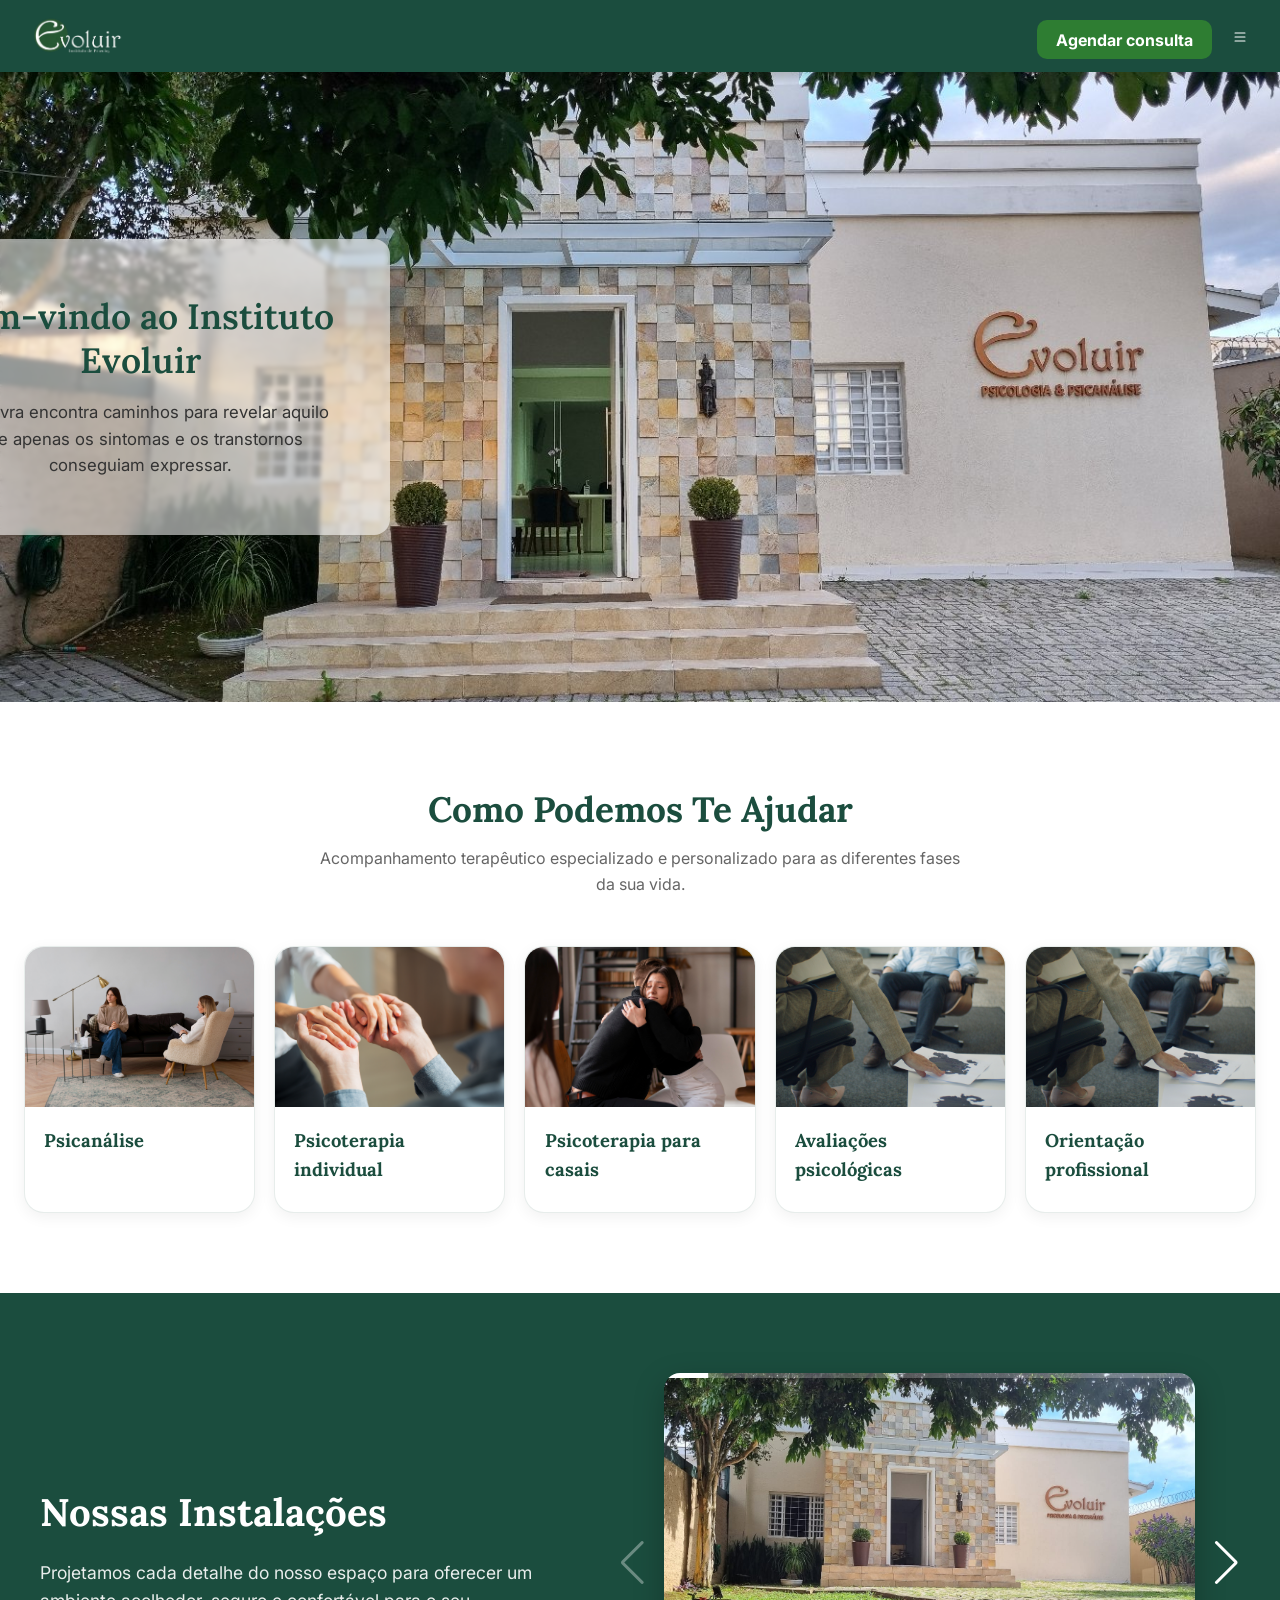
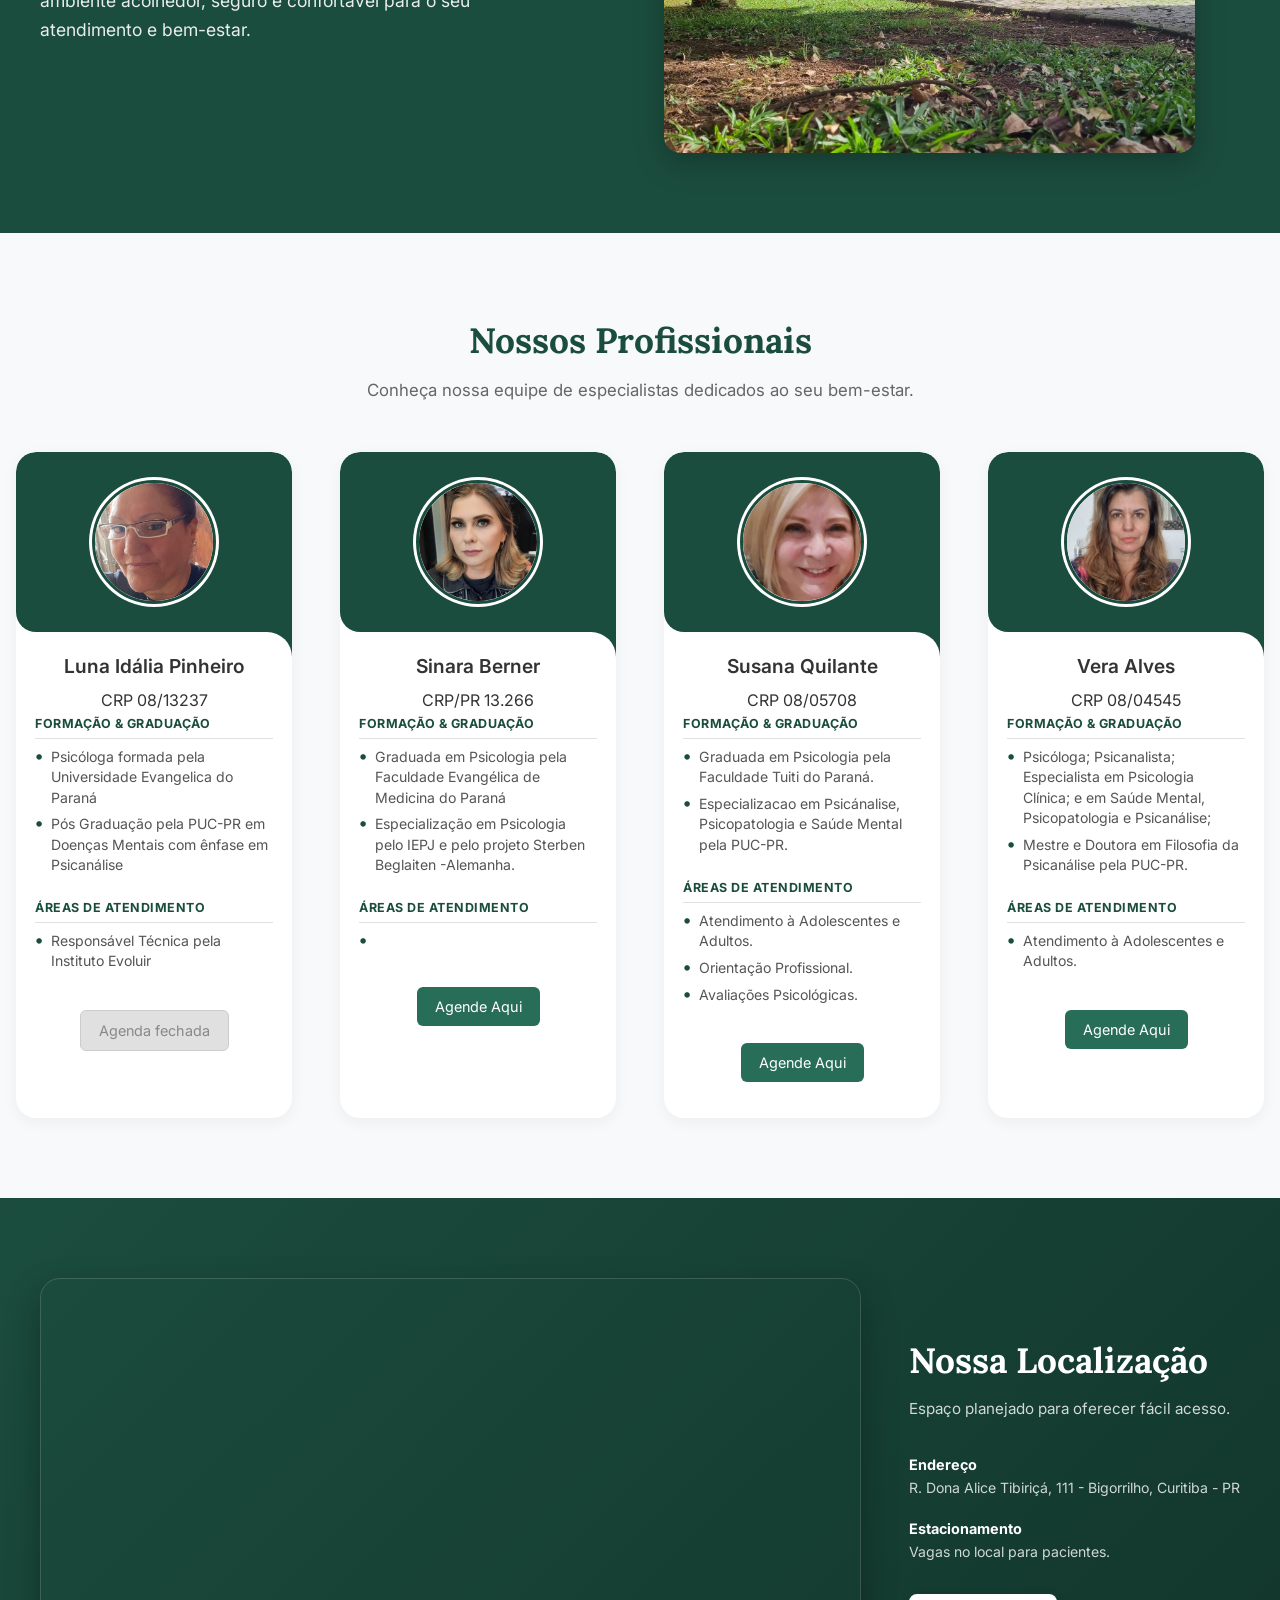
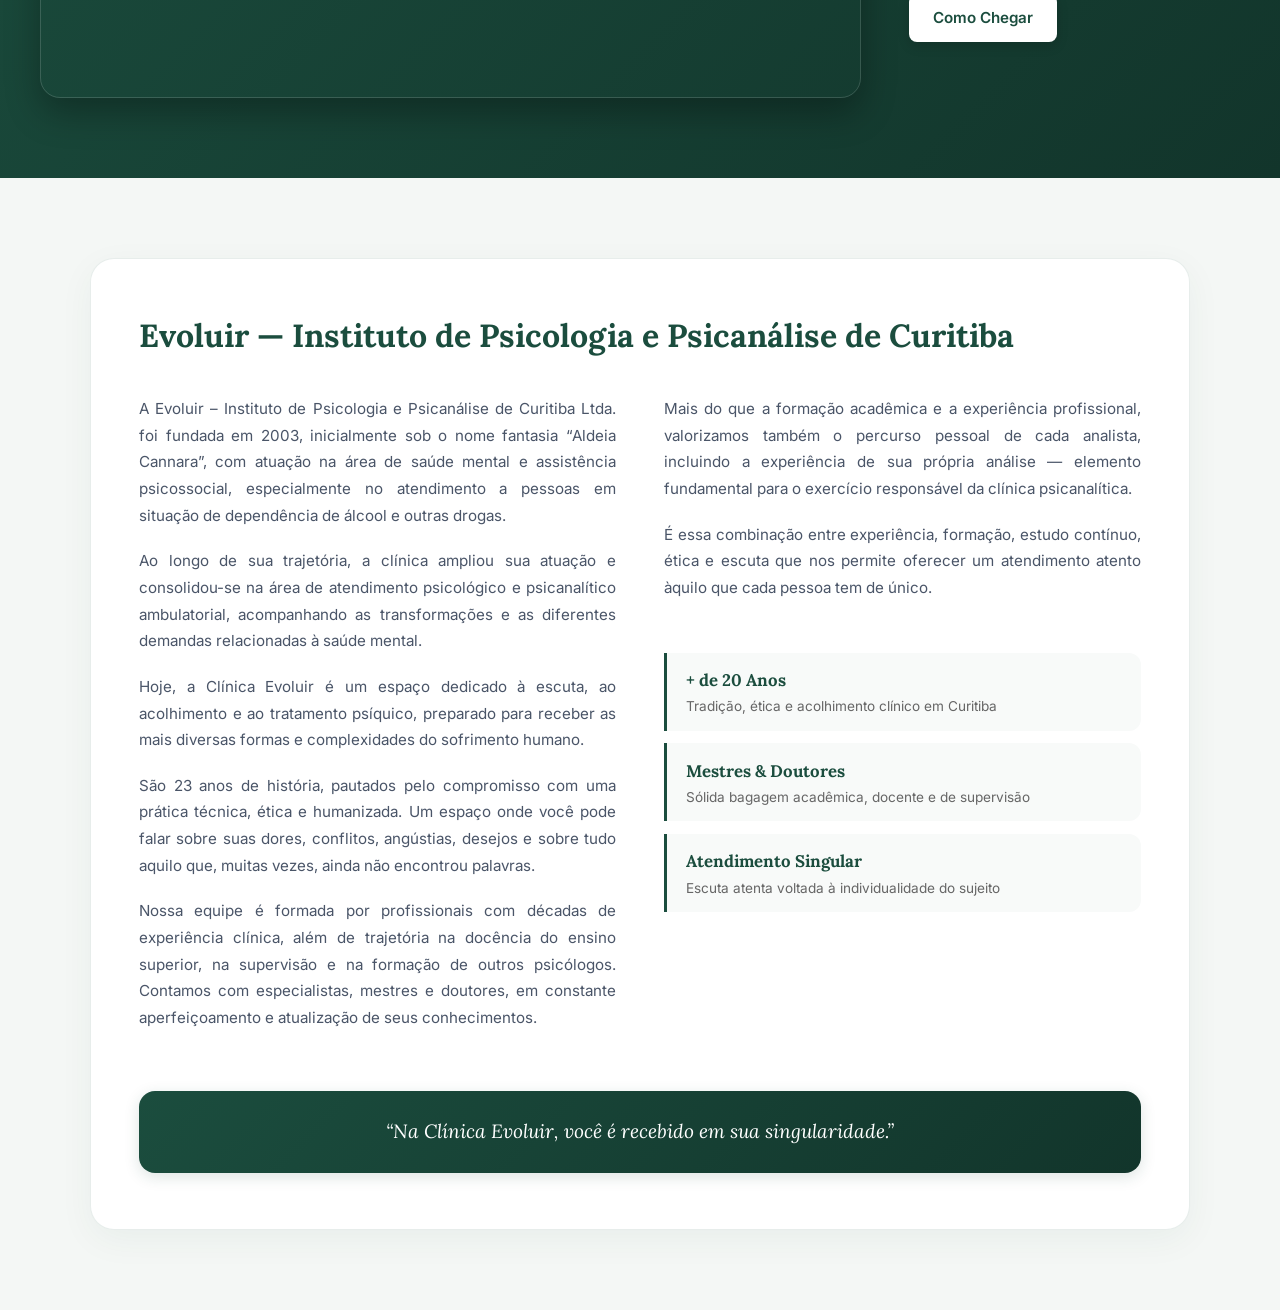
==== commit 21d860ec: ""about us" section changes" ====
--- a/Site.html
+++ b/Site.html
@@ -70,7 +70,7 @@
                     <div class="card">
                         <img src="assets/porte.jpg" alt="Porte de arma">
                         <div class="card-content">
-                            <h2>Avaliação psicológica</h2>
+                            <h2>Avaliações psicológicas</h2>
                             <p></p>
                         </div>
                     </div>
@@ -233,7 +233,7 @@
                             </ul>
                         </div>
 
-                        <a href="https://wa.me/5541999999999?text=Ol%C3%A1!%20Gostaria%20de%20agendar%20uma%20consulta%20com%20a%20Sinara" 
+                        <a href="https://wa.me/5541998379908?text=Ol%C3%A1!%20Gostaria%20de%20agendar%20uma%20consulta%20com%20a%20Sinara" 
                         target="_blank" 
                         rel="noopener noreferrer" 
                         class="button-profissional">
@@ -257,8 +257,8 @@
                         <div class="info-group">
                             <span class="group-title">Formação & Graduação</span>
                             <ul class="description-list">
-                                <li>Graduada em Psicologia - Universidade Tuiti - PR.</li>
-                                <li>Especializacao em Psicánalise, Psicopatologia e Saúde Mental - PUC-PR.</li>
+                                <li>Graduada em Psicologia pela Faculdade Tuiti do Paraná.</li>
+                                <li>Especializacao em Psicánalise, Psicopatologia e Saúde Mental pela PUC-PR.</li>
                             </ul>
                         </div>
 
@@ -271,7 +271,7 @@
                             </ul>
                         </div>
 
-                        <a href="https://wa.me/5541999999999?text=Ol%C3%A1!%20Gostaria%20de%20agendar%20uma%20consulta%20com%20a%20Susana" 
+                        <a href="https://wa.me/5541996547427?text=Ol%C3%A1!%20Gostaria%20de%20agendar%20uma%20consulta%20com%20a%20Susana" 
                         target="_blank" 
                         rel="noopener noreferrer" 
                         class="button-profissional">
@@ -363,17 +363,18 @@
             </div>
         </section>
 
-        <section class="about" id="sobre">
+       <section class="about" id="sobre">
             <div class="about-card">
                 
-                <!-- Cabeçalho Institucional -->
+                <!-- Cabeçalho -->
                 <div class="about-header">
                     <h2>Evoluir — Instituto de Psicologia e Psicanálise de Curitiba</h2>
                 </div>
 
-                <!-- Conteúdo Editorial -->
+                <!-- Layout em 2 Colunas -->
                 <div class="about-grid">
                     
+                    <!-- Coluna Esquerda: 5 Parágrafos -->
                     <div class="about-text-block">
                         <p>
                             A Evoluir – Instituto de Psicologia e Psicanálise de Curitiba Ltda. foi fundada em 2003, inicialmente sob o nome fantasia “Aldeia Cannara”, com atuação na área de saúde mental e assistência psicossocial, especialmente no atendimento a pessoas em situação de dependência de álcool e outras drogas.
@@ -387,30 +388,46 @@
                         <p>
                             São 23 anos de história, pautados pelo compromisso com uma prática técnica, ética e humanizada. Um espaço onde você pode falar sobre suas dores, conflitos, angústias, desejos e sobre tudo aquilo que, muitas vezes, ainda não encontrou palavras.
                         </p>
-                    </div>
-
+                        <p>
+                            Nossa equipe é formada por profissionais com décadas de experiência clínica, além de trajetória na docência do ensino superior, na supervisão e na formação de outros psicólogos. Contamos com especialistas, mestres e doutores, em constante aperfeiçoamento e atualização de seus conhecimentos.
+                        </p>
+                    </div>
+
+                    <!-- Coluna Direita: 2 Parágrafos Finais + 3 Pilares -->
                     <div class="about-text-block">
                         <p>
-                            Nossa equipe é formada por profissionais com décadas de experiência clínica, além de trajetória na docência do ensino superior, na supervisão e na formação de outros psicólogos. Contamos com especialistas, mestres e doutores, em constante aperfeiçoamento e atualização de seus conhecimentos.
-                        </p>
-                        <p>
                             Mais do que a formação acadêmica e a experiência profissional, valorizamos também o percurso pessoal de cada analista, incluindo a experiência de sua própria análise — elemento fundamental para o exercício responsável da clínica psicanalítica.
                         </p>
                         <p>
                             É essa combinação entre experiência, formação, estudo contínuo, ética e escuta que nos permite oferecer um atendimento atento àquilo que cada pessoa tem de único.
                         </p>
+
+                        <!-- 3 Pilares abaixo dos 2 últimos parágrafos -->
+                        <div class="about-pillars">
+                            <div class="pillar-item">
+                                <strong>+ de 20 Anos</strong>
+                                <span>Tradição, ética e acolhimento clínico em Curitiba</span>
+                            </div>
+                            <div class="pillar-item">
+                                <strong>Mestres & Doutores</strong>
+                                <span>Sólida bagagem acadêmica, docente e de supervisão</span>
+                            </div>
+                            <div class="pillar-item">
+                                <strong>Atendimento Singular</strong>
+                                <span>Escuta atenta voltada à individualidade do sujeito</span>
+                            </div>
+                        </div>
                     </div>
 
                 </div>
 
                 <!-- Banner de Fechamento -->
                 <div class="about-quote">
-                    <p>“Lá onde o isso era o eu há de advir.” FREUD</p>
-                </div>
-
-            </div>
-        </section>
-
+                    <p>“Na Clínica Evoluir, você é recebido em sua singularidade.”</p>
+                </div>
+
+            </div>
+        </section>
     </main>
 </body>
 
--- a/Site.css
+++ b/Site.css
@@ -364,7 +364,7 @@
 }
 
 .card-profissional:hover {
-  transform: translateY(-8px); /* Eleva o card suavemente */
+
   box-shadow: 0 12px 25px rgba(0, 0, 0, 0.1);
 }
 
@@ -743,18 +743,17 @@
     height: 300px;
   }
 }
-
-/* Container Externo */
+/* Container da Seção */
 .about {
   padding: 5rem 2rem;
-  background-color: #f4f7f5; /* Fundo suave para dar contraste com os outros blocos brancos */
+  background-color: #f4f7f5;
   display: flex;
   justify-content: center;
   align-items: center;
   box-sizing: border-box;
 }
 
-/* Card Principal Emoldurado */
+/* Card Emoldurado */
 .about-card {
   max-width: 1100px;
   width: 100%;
@@ -765,7 +764,6 @@
   border: 1px solid rgba(27, 77, 62, 0.1);
 }
 
-/* Tag Pill */
 .about-tag {
   display: inline-block;
   background-color: #e8f0ec;
@@ -780,7 +778,6 @@
   margin-bottom: 1rem;
 }
 
-/* Título */
 .about-header h2 {
   font-family: 'Lora', serif;
   font-size: 2rem;
@@ -789,30 +786,66 @@
   line-height: 1.3;
 }
 
-/* Layout do Texto em 2 Colunas no PC */
+/* Grid de 2 Colunas */
 .about-grid {
   display: grid;
   grid-template-columns: 1fr 1fr;
   gap: 3rem;
+  align-items: stretch; /* Garante altura igual entre as duas colunas */
 }
 
 .about-text-block p {
   font-family: 'Inter', sans-serif;
   font-size: 0.95rem;
   color: #4a5568;
-  line-height: 1.8;
+  line-height: 1.75;
   margin-bottom: 1.2rem;
-}
-
-.about-text-block p:last-child {
-  margin-bottom: 0;
+  text-align: justify; /* Alinha o texto na margem direita e esquerda */
+  hyphens: auto;
+}
+
+.about-text-block:last-child {
+  display: flex;
+  flex-direction: column;
+}
+
+/* Estilização dos 3 Pilares na Coluna da Direita */
+.about-pillars {
+  display: flex;
+  flex-direction: column;
+  gap: 0.8rem;
+  margin-top: 2rem; /* Aumente este valor (ex: 4rem, 5rem) para descer mais */
+}
+
+.pillar-item {
+  background-color: #f8faf9;
+  border-left: 3px solid #1b4d3e;
+  padding: 0.9rem 1.2rem;
+  border-radius: 0 12px 12px 0;
+  display: flex;
+  flex-direction: column;
+  gap: 0.2rem;
+  transition: transform 0.2s ease, background-color 0.2s ease;
+}
+
+.pillar-item strong {
+  font-family: 'Lora', serif;
+  font-size: 1.05rem;
+  color: #1b4d3e;
+}
+
+.pillar-item span {
+  font-family: 'Inter', sans-serif;
+  font-size: 0.85rem;
+  color: #666666;
+  line-height: 1.4;
 }
 
 /* Banner de Destaque da Frase Final */
 .about-quote {
   margin-top: 2.5rem;
   background: linear-gradient(135deg, #1b4d3e 0%, #12352b 100%);
-  padding: 1.8rem 2rem;
+  padding: 1.6rem 2rem;
   border-radius: 16px;
   text-align: center;
   box-shadow: 0 4px 15px rgba(27, 77, 62, 0.15);
@@ -824,7 +857,6 @@
   font-style: italic;
   color: #ffffff;
   margin: 0;
-  letter-spacing: 0.3px;
 }
 
 /* Responsividade */
@@ -835,7 +867,7 @@
   
   .about-grid {
     grid-template-columns: 1fr;
-    gap: 1.2rem;
+    gap: 1.5rem;
   }
 
   .about-header h2 {
